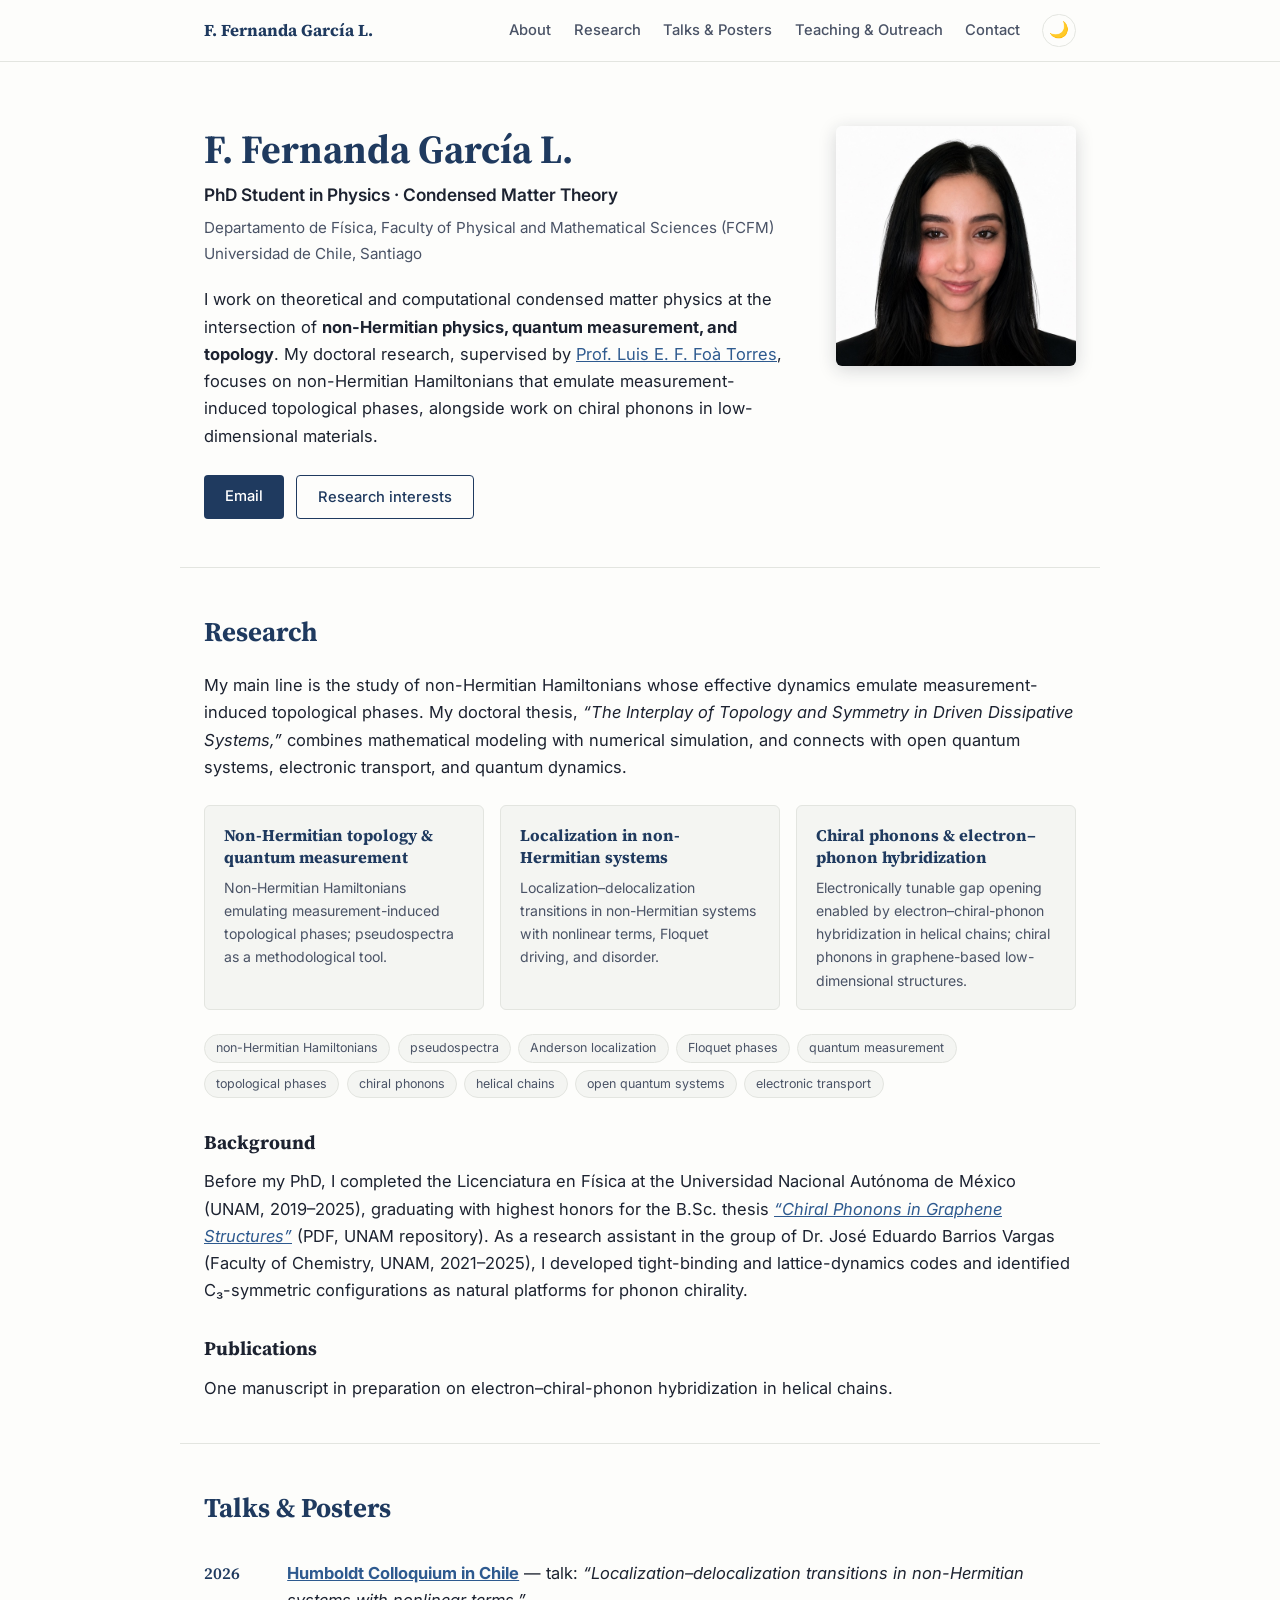
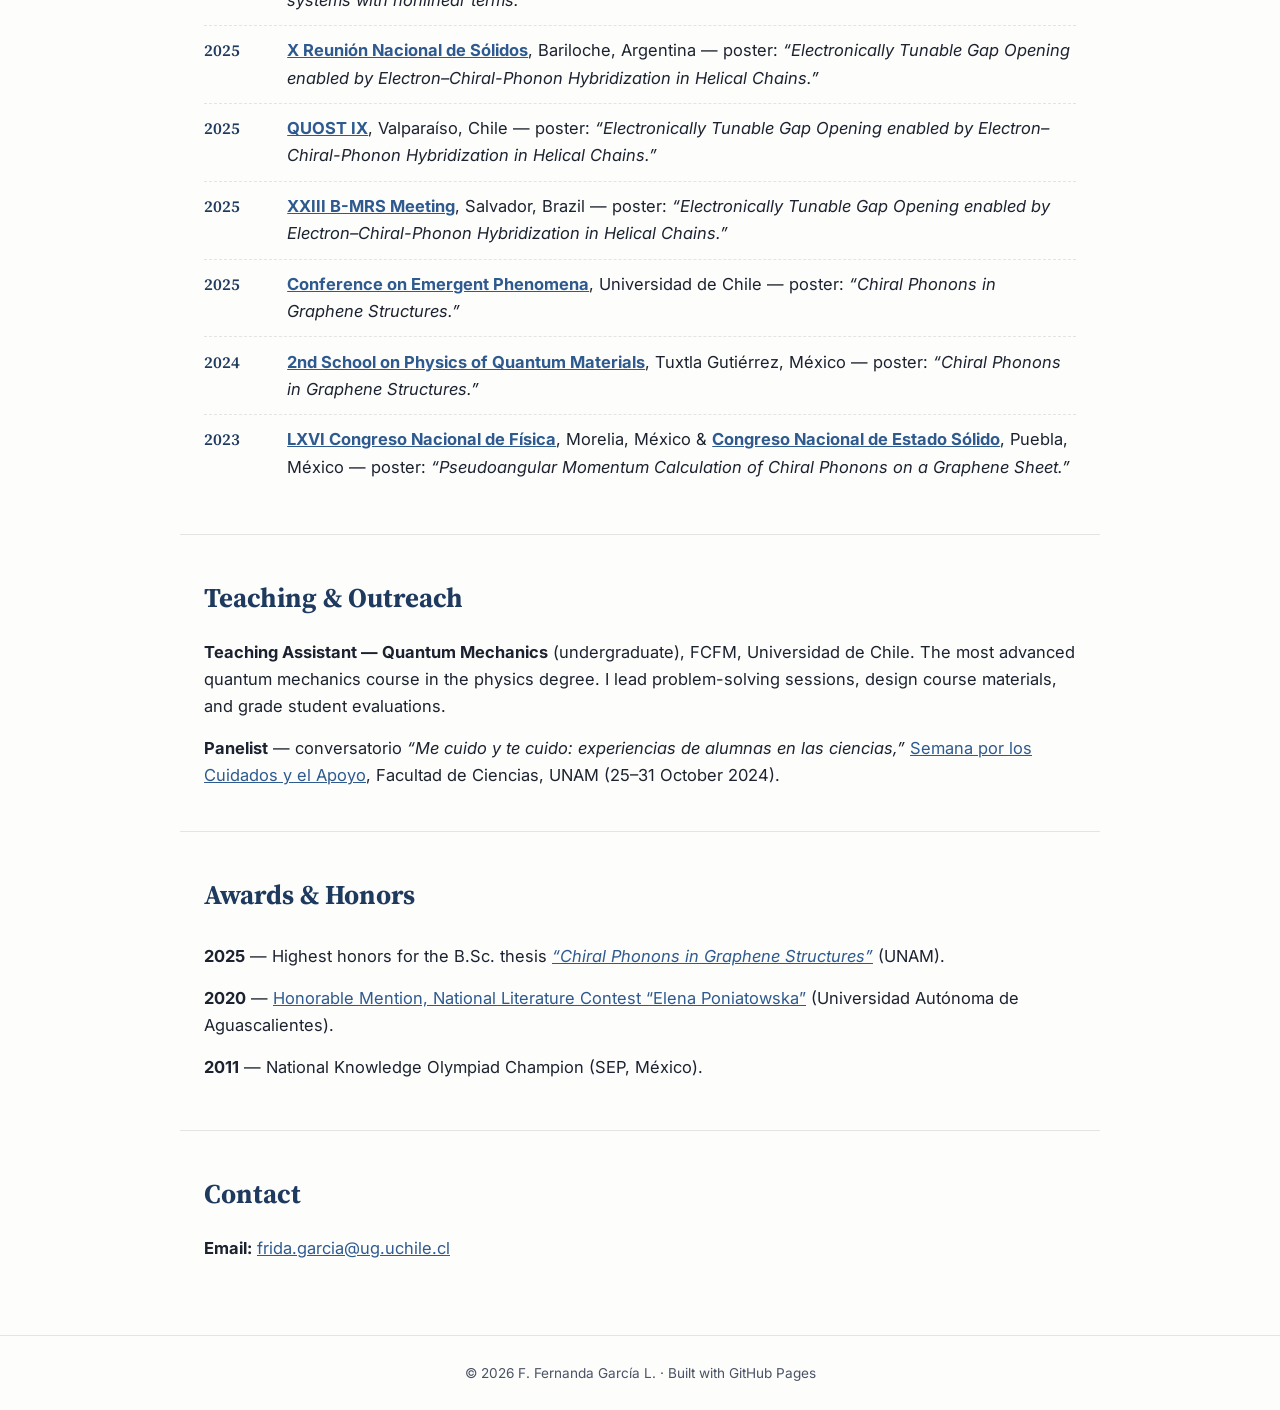
==== index.html @ 8dbcc95f "Show abbreviated name F. Fernanda García L. site-wide Co-Authored-By: Claude Fable 5 <noreply@anthro" ====
<!DOCTYPE html>
<html lang="en">
<head>
  <meta charset="UTF-8">
  <meta name="viewport" content="width=device-width, initial-scale=1.0">
  <title>F. Fernanda García L. — Condensed Matter Theory</title>
  <meta name="description" content="F. Fernanda García L. — PhD student in condensed matter theory at Universidad de Chile. Non-Hermitian Hamiltonians, topology, chiral phonons.">
  <link rel="preconnect" href="https://fonts.googleapis.com">
  <link rel="preconnect" href="https://fonts.gstatic.com" crossorigin>
  <link href="https://fonts.googleapis.com/css2?family=Source+Serif+4:ital,opsz,wght@0,8..60,400;0,8..60,600;0,8..60,700;1,8..60,400&family=Inter:wght@400;500;600&display=swap" rel="stylesheet">
  <link rel="icon" href="data:image/svg+xml,<svg xmlns=%22http://www.w3.org/2000/svg%22 viewBox=%220 0 100 100%22><text y=%22.9em%22 font-size=%2290%22>⚛️</text></svg>">
  <link rel="stylesheet" href="styles.css?v=3">
  <script>
    // Set the theme before first paint to avoid a flash of the wrong mode
    (function () {
      var saved = localStorage.getItem("theme");
      var theme = saved || (window.matchMedia("(prefers-color-scheme: dark)").matches ? "dark" : "light");
      document.documentElement.setAttribute("data-theme", theme);
    })();
  </script>
</head>
<body>

<header class="site-header">
  <nav class="nav">
    <span class="nav-name">F. Fernanda García L.</span>
    <div class="nav-links">
      <a href="#about">About</a>
      <a href="#research">Research</a>
      <a href="#talks">Talks &amp; Posters</a>
      <a href="#teaching">Teaching &amp; Outreach</a>
      <a href="#contact">Contact</a>
      <button class="theme-toggle" id="theme-toggle" aria-label="Toggle dark mode" title="Toggle dark mode">🌙</button>
    </div>
  </nav>
</header>

<main>

  <!-- Hero -->
  <section class="hero" id="about">
    <div class="hero-text">
      <h1>F. Fernanda García L.</h1>
      <p class="hero-role">PhD Student in Physics · Condensed Matter Theory</p>
      <p class="hero-affiliation">
        Departamento de Física, Faculty of Physical and Mathematical Sciences (FCFM)<br>
        Universidad de Chile, Santiago
      </p>
      <p class="hero-bio">
        I work on theoretical and computational condensed matter physics at the intersection of
        <strong>non-Hermitian physics, quantum measurement, and topology</strong>. My doctoral research,
        supervised by <a href="http://www.foatorres.com" target="_blank" rel="noopener">Prof.&nbsp;Luis E. F. Foà Torres</a>,
        focuses on non-Hermitian Hamiltonians that emulate measurement-induced topological phases,
        alongside work on chiral phonons in low-dimensional materials.
      </p>
      <div class="hero-actions">
        <a class="btn" href="mailto:frida.garcia@ug.uchile.cl">Email</a>
        <a class="btn btn-outline" href="#research">Research interests</a>
      </div>
    </div>
    <div class="hero-photo">
      <img src="assets/frida.jpg" alt="Portrait of F. Fernanda García L.">
    </div>
  </section>

  <!-- Research -->
  <section class="section" id="research">
    <h2>Research</h2>
    <p>
      My main line is the study of non-Hermitian Hamiltonians whose effective dynamics emulate
      measurement-induced topological phases. My doctoral thesis,
      <em>“The Interplay of Topology and Symmetry in Driven Dissipative Systems,”</em> combines
      mathematical modeling with numerical simulation, and connects with open quantum systems,
      electronic transport, and quantum dynamics.
    </p>
    <div class="cards">
      <div class="card">
        <h3>Non-Hermitian topology &amp; quantum measurement</h3>
        <p>Non-Hermitian Hamiltonians emulating measurement-induced topological phases; pseudospectra as a methodological tool.</p>
      </div>
      <div class="card">
        <h3>Localization in non-Hermitian systems</h3>
        <p>Localization–delocalization transitions in non-Hermitian systems with nonlinear terms, Floquet driving, and disorder.</p>
      </div>
      <div class="card">
        <h3>Chiral phonons &amp; electron–phonon hybridization</h3>
        <p>Electronically tunable gap opening enabled by electron–chiral-phonon hybridization in helical chains; chiral phonons in graphene-based low-dimensional structures.</p>
      </div>
    </div>
    <p class="keywords">
      <span>non-Hermitian Hamiltonians</span><span>pseudospectra</span><span>Anderson localization</span><span>Floquet phases</span><span>quantum measurement</span><span>topological phases</span><span>chiral phonons</span><span>helical chains</span><span>open quantum systems</span><span>electronic transport</span>
    </p>
    <h3 class="subheading">Background</h3>
    <p>
      Before my PhD, I completed the Licenciatura en Física at the Universidad Nacional Autónoma de México
      (UNAM, 2019–2025), graduating with highest honors for the B.Sc. thesis
      <a href="https://ru.dgb.unam.mx/server/api/core/bitstreams/4cae3372-f06e-434f-9198-bf29f3a42100/content" target="_blank" rel="noopener"><em>“Chiral Phonons in Graphene Structures”</em></a> (PDF, UNAM repository). As a research assistant in the group of
      Dr. José Eduardo Barrios Vargas (Faculty of Chemistry, UNAM, 2021–2025), I developed tight-binding
      and lattice-dynamics codes and identified C₃-symmetric configurations as natural platforms for
      phonon chirality.
    </p>
    <h3 class="subheading">Publications</h3>
    <p>One manuscript in preparation on electron–chiral-phonon hybridization in helical chains.</p>
  </section>

  <!-- Talks & Posters -->
  <section class="section" id="talks">
    <h2>Talks &amp; Posters</h2>
    <ul class="timeline">
      <li>
        <span class="year">2026</span>
        <div>
          <strong><a href="https://www.humboldt-foundation.de/en/explore/newsroom/news/humboldt-colloquium-in-chile-cross-border-friendship-and-trust-in-science-and-academia" target="_blank" rel="noopener">Humboldt Colloquium in Chile</a></strong> — talk: <em>“Localization–delocalization transitions in non-Hermitian systems with nonlinear terms.”</em>
        </div>
      </li>
      <li>
        <span class="year">2025</span>
        <div>
          <strong><a href="https://www.ib.edu.ar/en-el-balseiro-se-realizo-la-x-reunion-nacional-de-solidos-un-encuentro-para-conocer-los-avances-en-materia-condensada-en-el-pais-y-en-el-mundo/" target="_blank" rel="noopener">X Reunión Nacional de Sólidos</a></strong>, Bariloche, Argentina — poster: <em>“Electronically Tunable Gap Opening enabled by Electron–Chiral-Phonon Hybridization in Helical Chains.”</em>
        </div>
      </li>
      <li>
        <span class="year">2025</span>
        <div>
          <strong><a href="https://sites.google.com/view/quostv/welcome" target="_blank" rel="noopener">QUOST IX</a></strong>, Valparaíso, Chile — poster: <em>“Electronically Tunable Gap Opening enabled by Electron–Chiral-Phonon Hybridization in Helical Chains.”</em>
        </div>
      </li>
      <li>
        <span class="year">2025</span>
        <div>
          <strong><a href="https://www.sbpmat.org.br/23encontro/" target="_blank" rel="noopener">XXIII B-MRS Meeting</a></strong>, Salvador, Brazil — poster: <em>“Electronically Tunable Gap Opening enabled by Electron–Chiral-Phonon Hybridization in Helical Chains.”</em>
        </div>
      </li>
      <li>
        <span class="year">2025</span>
        <div>
          <strong><a href="https://www.cec.uchile.cl/~qs2025/" target="_blank" rel="noopener">Conference on Emergent Phenomena</a></strong>, Universidad de Chile — poster: <em>“Chiral Phonons in Graphene Structures.”</em>
        </div>
      </li>
      <li>
        <span class="year">2024</span>
        <div>
          <strong><a href="https://sites.google.com/quimica.unam.mx/workshop-tqm/home" target="_blank" rel="noopener">2nd School on Physics of Quantum Materials</a></strong>, Tuxtla Gutiérrez, México — poster: <em>“Chiral Phonons in Graphene Structures.”</em>
        </div>
      </li>
      <li>
        <span class="year">2023</span>
        <div>
          <strong><a href="https://smf.mx/programas/congreso-nacional-de-fisica/lxvi/" target="_blank" rel="noopener">LXVI Congreso Nacional de Física</a></strong>, Morelia, México &amp; <strong><a href="https://www.des-smf.mx/home" target="_blank" rel="noopener">Congreso Nacional de Estado Sólido</a></strong>, Puebla, México — poster: <em>“Pseudoangular Momentum Calculation of Chiral Phonons on a Graphene Sheet.”</em>
        </div>
      </li>
    </ul>
  </section>

  <!-- Teaching -->
  <section class="section" id="teaching">
    <h2>Teaching &amp; Outreach</h2>
    <p>
      <strong>Teaching Assistant — Quantum Mechanics</strong> (undergraduate), FCFM, Universidad de Chile.
      The most advanced quantum mechanics course in the physics degree. I lead problem-solving sessions,
      design course materials, and grade student evaluations.
    </p>
    <p>
      <strong>Panelist</strong> — conversatorio <em>“Me cuido y te cuido: experiencias de alumnas en las ciencias,”</em>
      <a href="https://sites.google.com/ciencias.unam.mx/equidad/eventos/2024" target="_blank" rel="noopener">Semana por los Cuidados y el Apoyo</a>,
      Facultad de Ciencias, UNAM (25–31 October 2024).
    </p>
  </section>

  <!-- Awards -->
  <section class="section" id="awards">
    <h2>Awards &amp; Honors</h2>
    <ul class="plain-list">
      <li><strong>2025</strong> — Highest honors for the B.Sc. thesis <a href="https://ru.dgb.unam.mx/server/api/core/bitstreams/4cae3372-f06e-434f-9198-bf29f3a42100/content" target="_blank" rel="noopener"><em>“Chiral Phonons in Graphene Structures”</em></a> (UNAM).</li>
      <li><strong>2020</strong> — <a href="https://www.uaa.mx/portal/pdf-entradas/?post_id=24949" target="_blank" rel="noopener">Honorable Mention, National Literature Contest “Elena Poniatowska”</a> (Universidad Autónoma de Aguascalientes).</li>
      <li><strong>2011</strong> — National Knowledge Olympiad Champion (SEP, México).</li>
    </ul>
  </section>

  <!-- Contact -->
  <section class="section" id="contact">
    <h2>Contact</h2>
    <p>
      <strong>Email:</strong> <a href="mailto:frida.garcia@ug.uchile.cl">frida.garcia@ug.uchile.cl</a>
    </p>
  </section>

</main>

<footer class="site-footer">
  <p>© 2026 F. Fernanda García L. · Built with GitHub Pages</p>
</footer>

<script>
  (function () {
    var btn = document.getElementById("theme-toggle");
    function syncIcon() {
      btn.textContent = document.documentElement.getAttribute("data-theme") === "dark" ? "☀️" : "🌙";
    }
    btn.addEventListener("click", function () {
      var next = document.documentElement.getAttribute("data-theme") === "dark" ? "light" : "dark";
      document.documentElement.setAttribute("data-theme", next);
      localStorage.setItem("theme", next);
      syncIcon();
    });
    syncIcon();
  })();
</script>

</body>
</html>
---- styles.css ----
:root {
  --ink: #1c2230;
  --ink-soft: #4a5366;
  --accent: #1f3a5f;
  --accent-light: #2e5a8f;
  --paper: #fdfdfb;
  --paper-alt: #f4f5f2;
  --rule: #e3e5e0;
  --header-bg: rgba(253, 253, 251, 0.92);
  --btn-text: #ffffff;
  --photo-shadow: rgba(28, 34, 48, 0.18);
  --serif: "Source Serif 4", Georgia, "Times New Roman", serif;
  --sans: "Inter", -apple-system, "Segoe UI", Helvetica, Arial, sans-serif;
  color-scheme: light;
}

[data-theme="dark"] {
  --ink: #e4e7ee;
  --ink-soft: #a3acbe;
  --accent: #8fb4e3;
  --accent-light: #aecbf0;
  --paper: #14181f;
  --paper-alt: #1d232e;
  --rule: #2c3442;
  --header-bg: rgba(20, 24, 31, 0.92);
  --btn-text: #14181f;
  --photo-shadow: rgba(0, 0, 0, 0.5);
  color-scheme: dark;
}

* { margin: 0; padding: 0; box-sizing: border-box; }

html { scroll-behavior: smooth; }

body {
  font-family: var(--sans);
  color: var(--ink);
  background: var(--paper);
  line-height: 1.65;
  font-size: 16.5px;
}

/* ---------- Header / nav ---------- */
.site-header {
  position: sticky;
  top: 0;
  z-index: 10;
  background: var(--header-bg);
  backdrop-filter: blur(8px);
  border-bottom: 1px solid var(--rule);
}

.nav {
  max-width: 920px;
  margin: 0 auto;
  padding: 0.85rem 1.5rem;
  display: flex;
  align-items: center;
  justify-content: space-between;
  flex-wrap: wrap;
  gap: 0.5rem;
}

.nav-name {
  font-family: var(--serif);
  font-weight: 700;
  font-size: 1.05rem;
  color: var(--accent);
}

.nav-links {
  display: flex;
  gap: 1.4rem;
  flex-wrap: wrap;
  align-items: center;
}

.nav-links a {
  text-decoration: none;
  color: var(--ink-soft);
  font-size: 0.92rem;
  font-weight: 500;
}

.nav-links a:hover { color: var(--accent-light); }

/* ---------- Hero ---------- */
.hero {
  max-width: 920px;
  margin: 0 auto;
  padding: 4rem 1.5rem 3rem;
  display: grid;
  grid-template-columns: 1fr 240px;
  gap: 3rem;
  align-items: start;
}

.hero h1 {
  font-family: var(--serif);
  font-size: 2.5rem;
  font-weight: 700;
  line-height: 1.15;
  color: var(--accent);
}

.hero-role {
  margin-top: 0.6rem;
  font-size: 1.08rem;
  font-weight: 600;
  color: var(--ink);
}

.hero-affiliation {
  margin-top: 0.35rem;
  font-size: 0.95rem;
  color: var(--ink-soft);
}

.hero-bio { margin-top: 1.3rem; }

.hero-bio a { color: var(--accent-light); }

.hero-actions {
  margin-top: 1.6rem;
  display: flex;
  gap: 0.8rem;
  flex-wrap: wrap;
}

.btn {
  display: inline-block;
  padding: 0.55rem 1.3rem;
  border-radius: 4px;
  background: var(--accent);
  color: var(--btn-text);
  text-decoration: none;
  font-size: 0.92rem;
  font-weight: 500;
}

.btn:hover { background: var(--accent-light); }

.btn-outline {
  background: transparent;
  color: var(--accent);
  border: 1px solid var(--accent);
}

.btn-outline:hover {
  background: var(--paper-alt);
  color: var(--accent);
}

.hero-photo img {
  width: 100%;
  border-radius: 6px;
  box-shadow: 0 4px 18px var(--photo-shadow);
}

/* ---------- Theme toggle ---------- */
.theme-toggle {
  background: none;
  border: 1px solid var(--rule);
  border-radius: 999px;
  width: 2.1rem;
  height: 2.1rem;
  font-size: 1rem;
  line-height: 1;
  cursor: pointer;
  color: var(--ink);
  display: inline-flex;
  align-items: center;
  justify-content: center;
}

.theme-toggle:hover { border-color: var(--accent-light); }

/* ---------- Sections ---------- */
.section {
  max-width: 920px;
  margin: 0 auto;
  padding: 2.6rem 1.5rem;
  border-top: 1px solid var(--rule);
}

.section h2 {
  font-family: var(--serif);
  font-size: 1.7rem;
  color: var(--accent);
  margin-bottom: 1.1rem;
}

.section p + p { margin-top: 0.9rem; }

.section a { color: var(--accent-light); }

.subheading {
  font-family: var(--serif);
  font-size: 1.2rem;
  color: var(--ink);
  margin: 1.8rem 0 0.6rem;
}

/* ---------- Research cards ---------- */
.cards {
  display: grid;
  grid-template-columns: repeat(3, 1fr);
  gap: 1rem;
  margin: 1.5rem 0;
}

.card {
  background: var(--paper-alt);
  border: 1px solid var(--rule);
  border-radius: 6px;
  padding: 1.1rem 1.2rem;
}

.card h3 {
  font-family: var(--serif);
  font-size: 1.02rem;
  color: var(--accent);
  margin-bottom: 0.5rem;
  line-height: 1.35;
}

.card p {
  font-size: 0.88rem;
  color: var(--ink-soft);
}

.keywords {
  margin-top: 1.2rem;
  display: flex;
  flex-wrap: wrap;
  gap: 0.45rem;
}

.keywords span {
  font-size: 0.78rem;
  background: var(--paper-alt);
  border: 1px solid var(--rule);
  border-radius: 999px;
  padding: 0.18rem 0.7rem;
  color: var(--ink-soft);
}

/* ---------- Timeline (talks) ---------- */
.timeline {
  list-style: none;
}

.timeline li {
  display: grid;
  grid-template-columns: 64px 1fr;
  gap: 1.2rem;
  padding: 0.7rem 0;
  border-bottom: 1px dashed var(--rule);
}

.timeline li:last-child { border-bottom: none; }

.timeline .year {
  font-family: var(--serif);
  font-weight: 600;
  color: var(--accent);
}

/* ---------- Lists ---------- */
.plain-list {
  list-style: none;
}

.plain-list li {
  padding: 0.45rem 0;
}

/* ---------- Footer ---------- */
.site-footer {
  border-top: 1px solid var(--rule);
  margin-top: 2rem;
  padding: 1.6rem 1.5rem;
  text-align: center;
  font-size: 0.85rem;
  color: var(--ink-soft);
}

/* ---------- Responsive ---------- */
@media (max-width: 720px) {
  .hero {
    grid-template-columns: 1fr;
    padding-top: 2.5rem;
  }

  .hero-photo {
    order: -1;
    max-width: 200px;
  }

  .hero h1 { font-size: 2rem; }

  .cards { grid-template-columns: 1fr; }
}
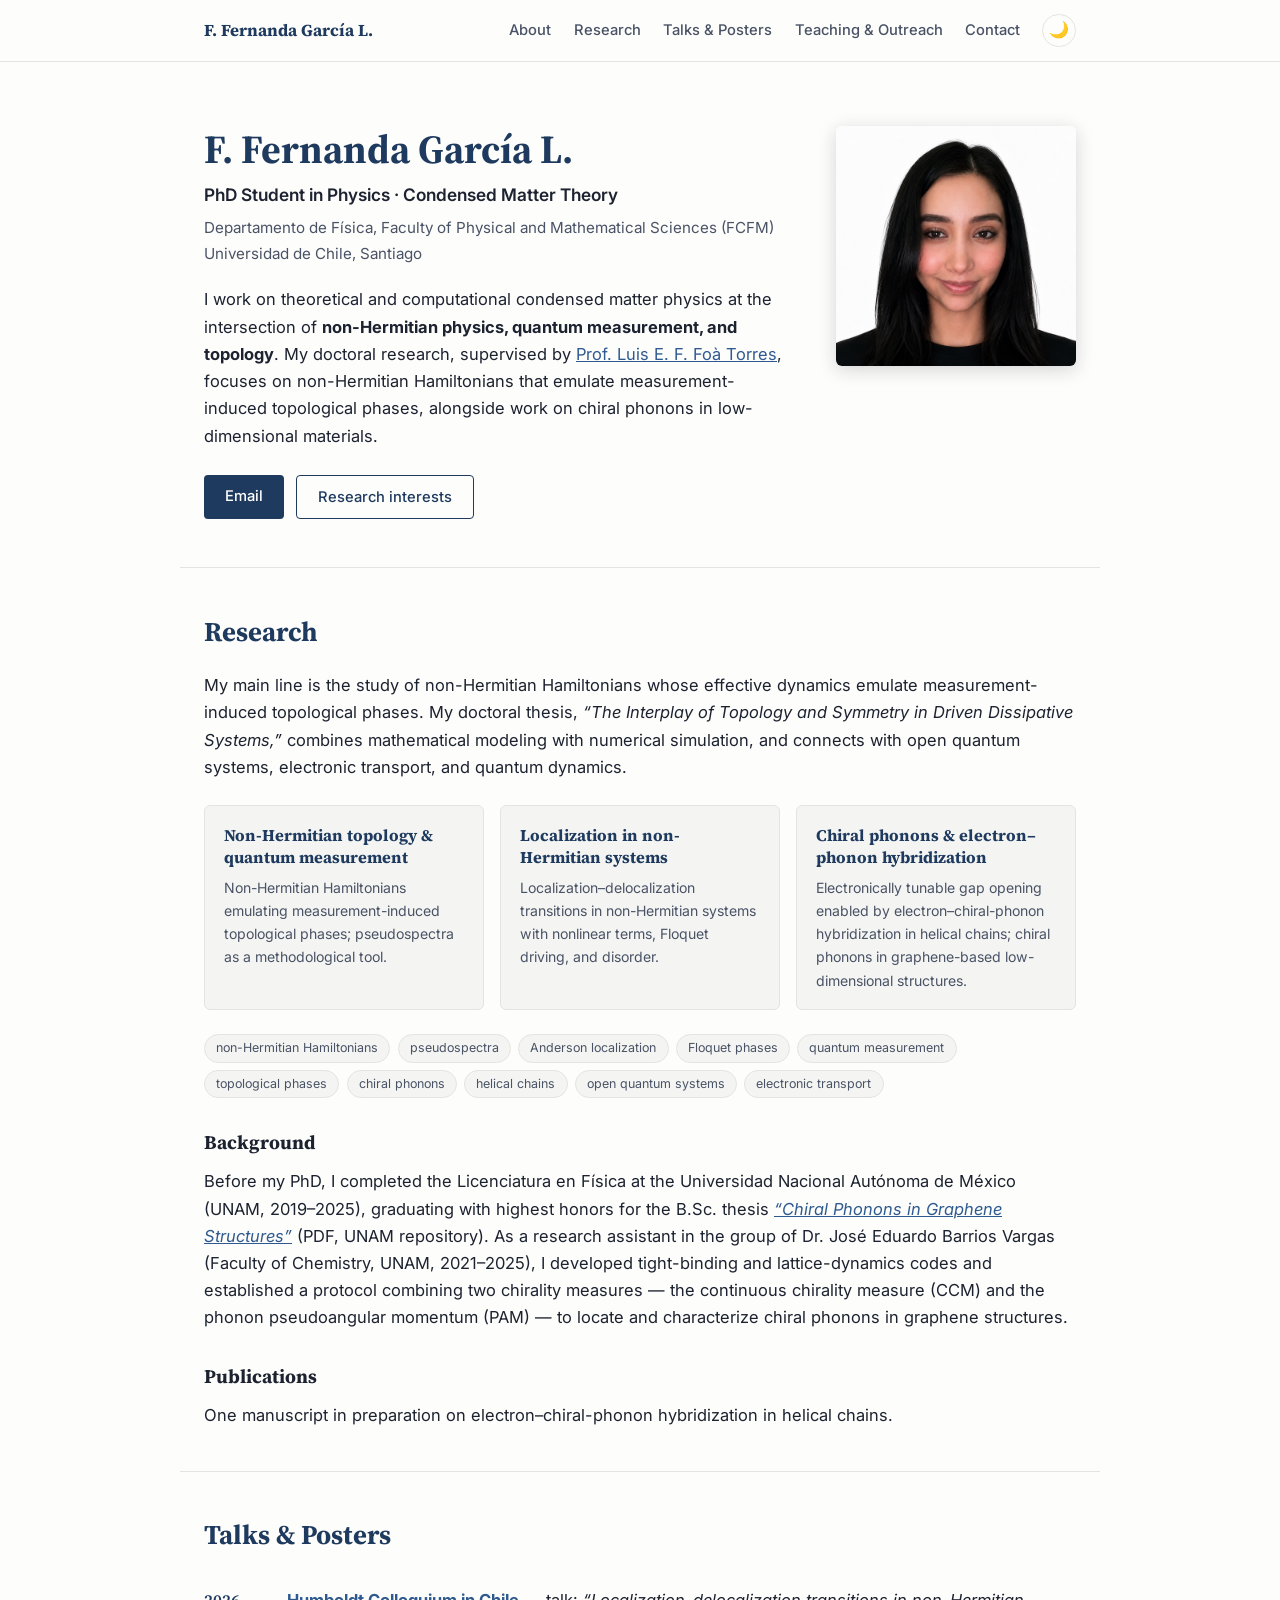
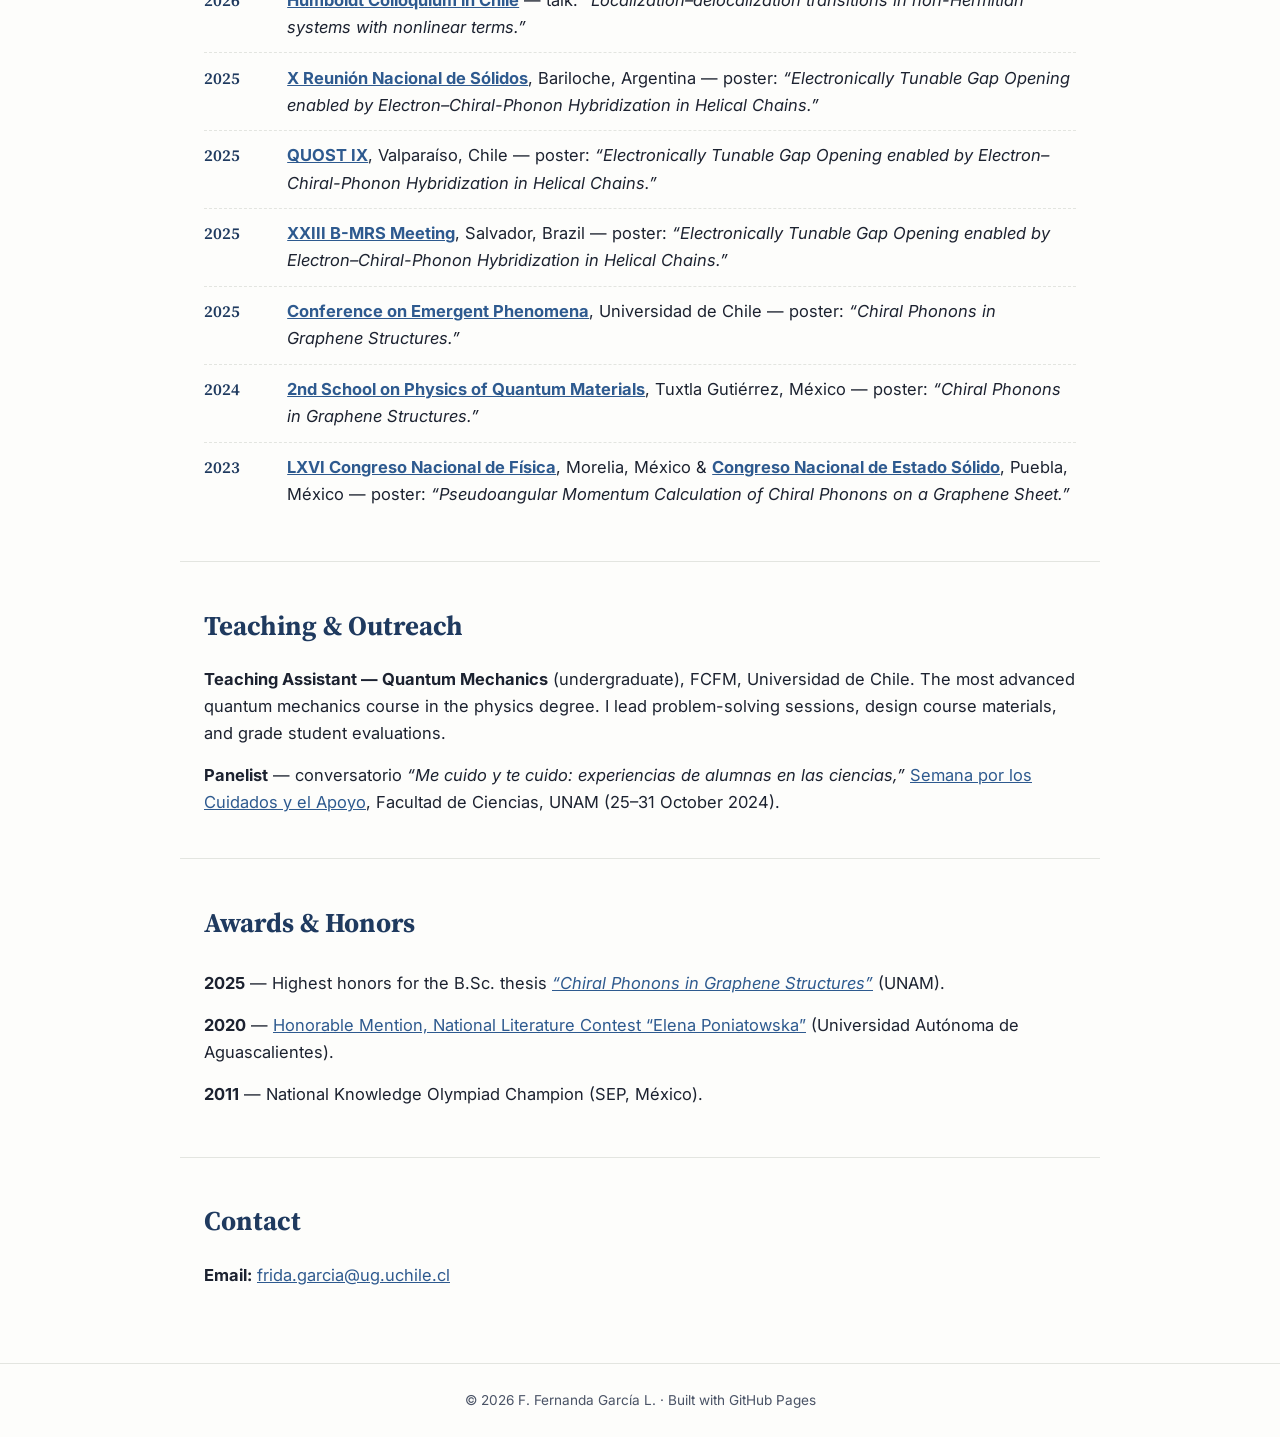
==== commit f25323fc: "Correct thesis description: CCM + PAM chirality protocol Co-Authored-By: Claude Fable 5 <noreply@ant" ====
--- a/index.html
+++ b/index.html
@@ -96,8 +96,9 @@
       (UNAM, 2019–2025), graduating with highest honors for the B.Sc. thesis
       <a href="https://ru.dgb.unam.mx/server/api/core/bitstreams/4cae3372-f06e-434f-9198-bf29f3a42100/content" target="_blank" rel="noopener"><em>“Chiral Phonons in Graphene Structures”</em></a> (PDF, UNAM repository). As a research assistant in the group of
       Dr. José Eduardo Barrios Vargas (Faculty of Chemistry, UNAM, 2021–2025), I developed tight-binding
-      and lattice-dynamics codes and identified C₃-symmetric configurations as natural platforms for
-      phonon chirality.
+      and lattice-dynamics codes and established a protocol combining two chirality measures — the
+      continuous chirality measure (CCM) and the phonon pseudoangular momentum (PAM) — to locate and
+      characterize chiral phonons in graphene structures.
     </p>
     <h3 class="subheading">Publications</h3>
     <p>One manuscript in preparation on electron–chiral-phonon hybridization in helical chains.</p>
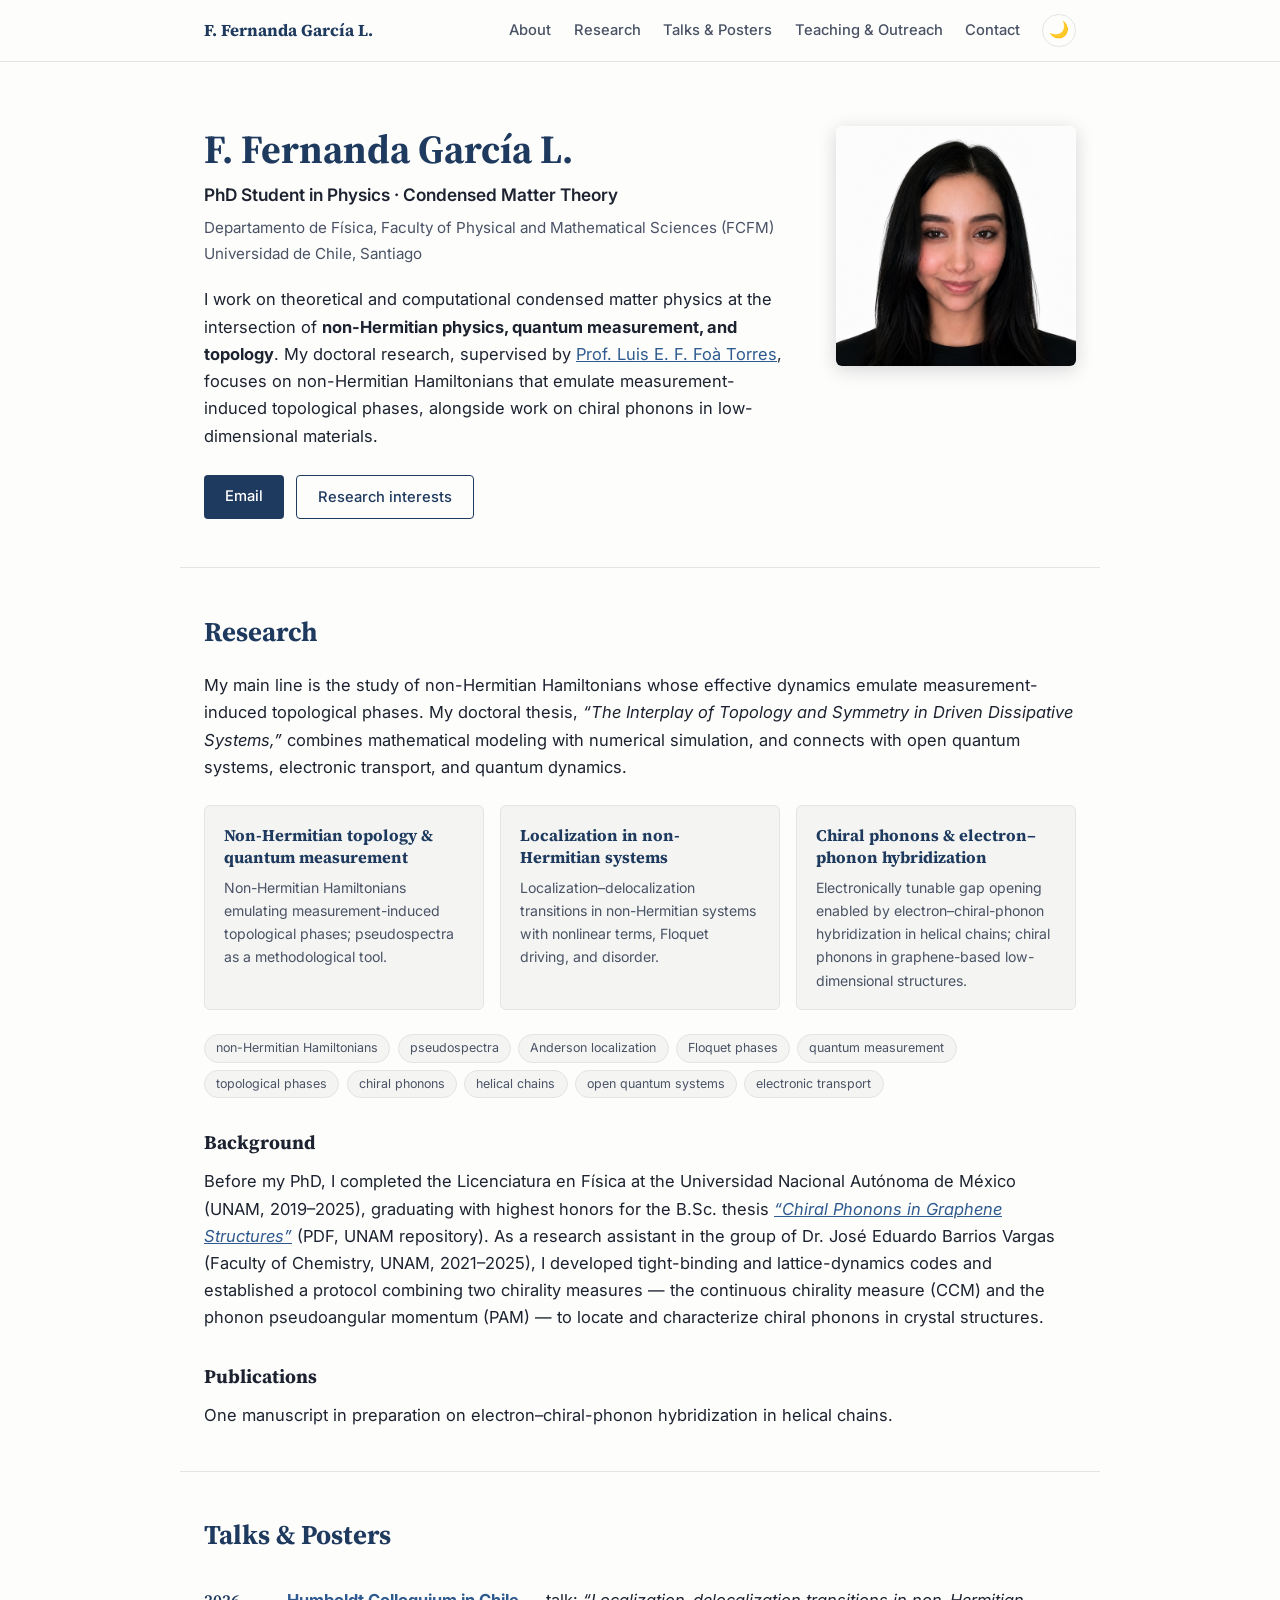
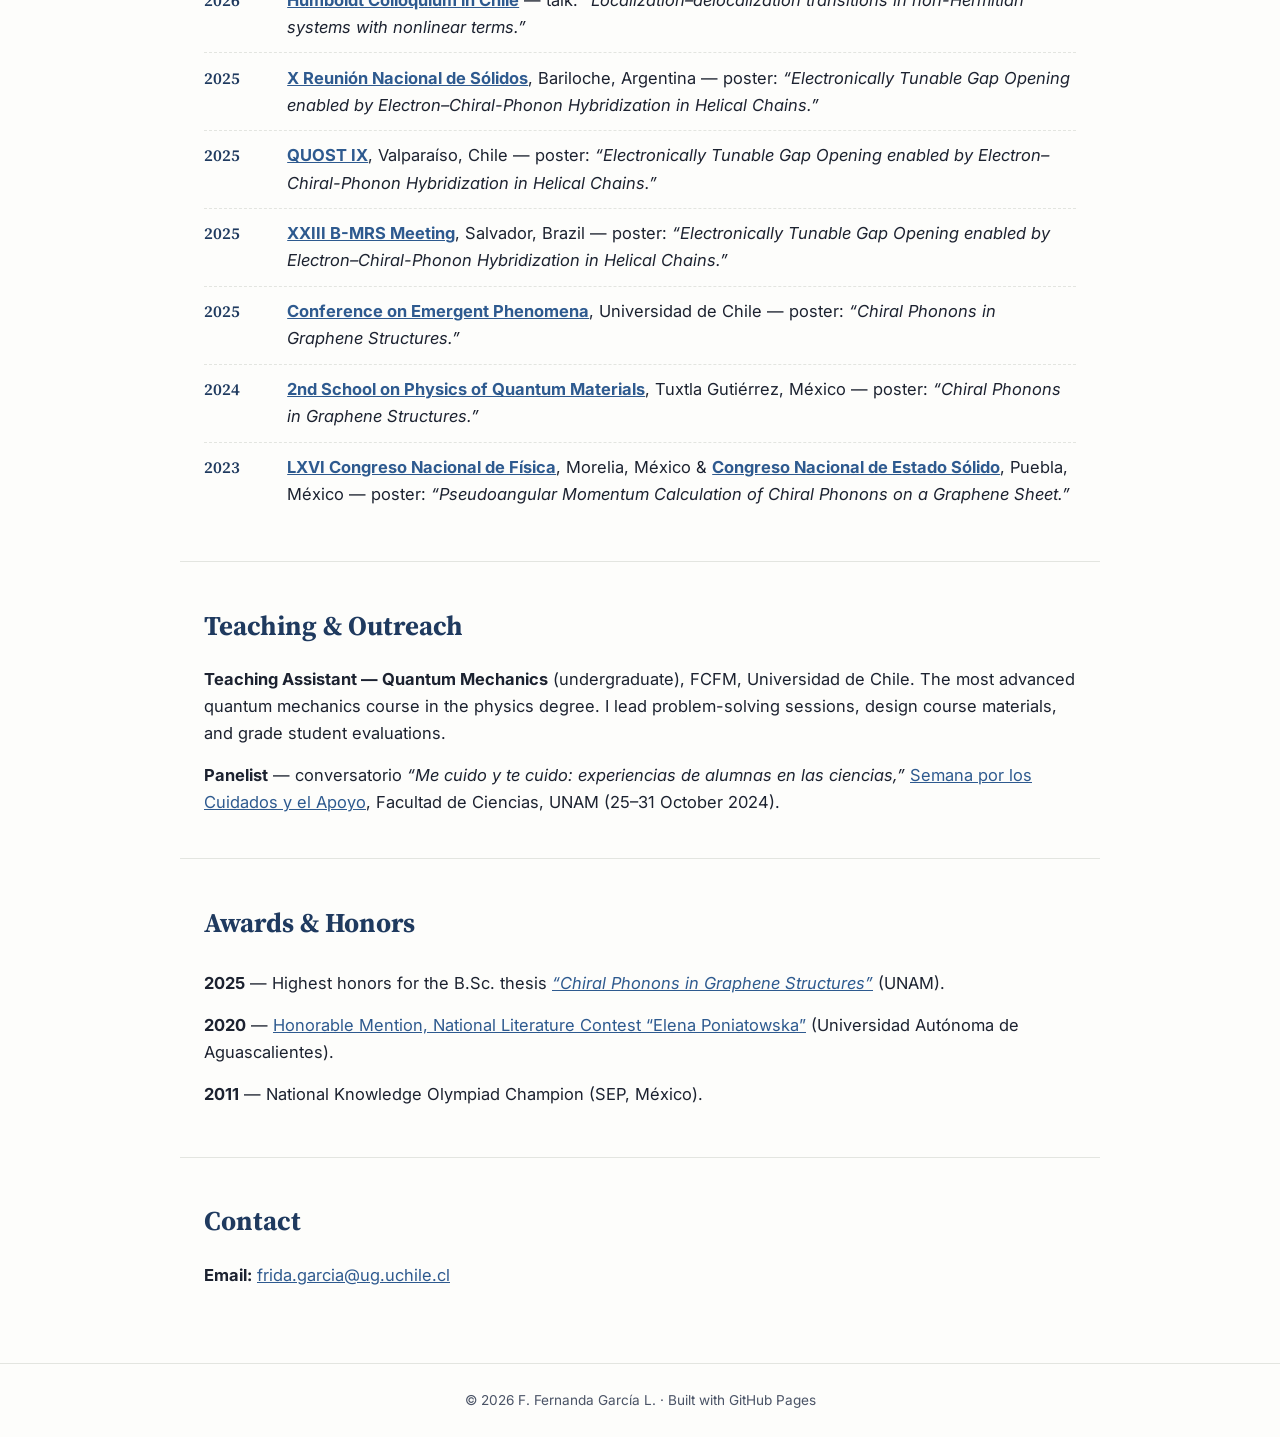
==== commit eefedb9a: "Generalize chirality protocol scope to crystal structures Co-Authored-By: Claude Fable 5 <noreply@an" ====
--- a/index.html
+++ b/index.html
@@ -98,7 +98,7 @@
       Dr. José Eduardo Barrios Vargas (Faculty of Chemistry, UNAM, 2021–2025), I developed tight-binding
       and lattice-dynamics codes and established a protocol combining two chirality measures — the
       continuous chirality measure (CCM) and the phonon pseudoangular momentum (PAM) — to locate and
-      characterize chiral phonons in graphene structures.
+      characterize chiral phonons in crystal structures.
     </p>
     <h3 class="subheading">Publications</h3>
     <p>One manuscript in preparation on electron–chiral-phonon hybridization in helical chains.</p>
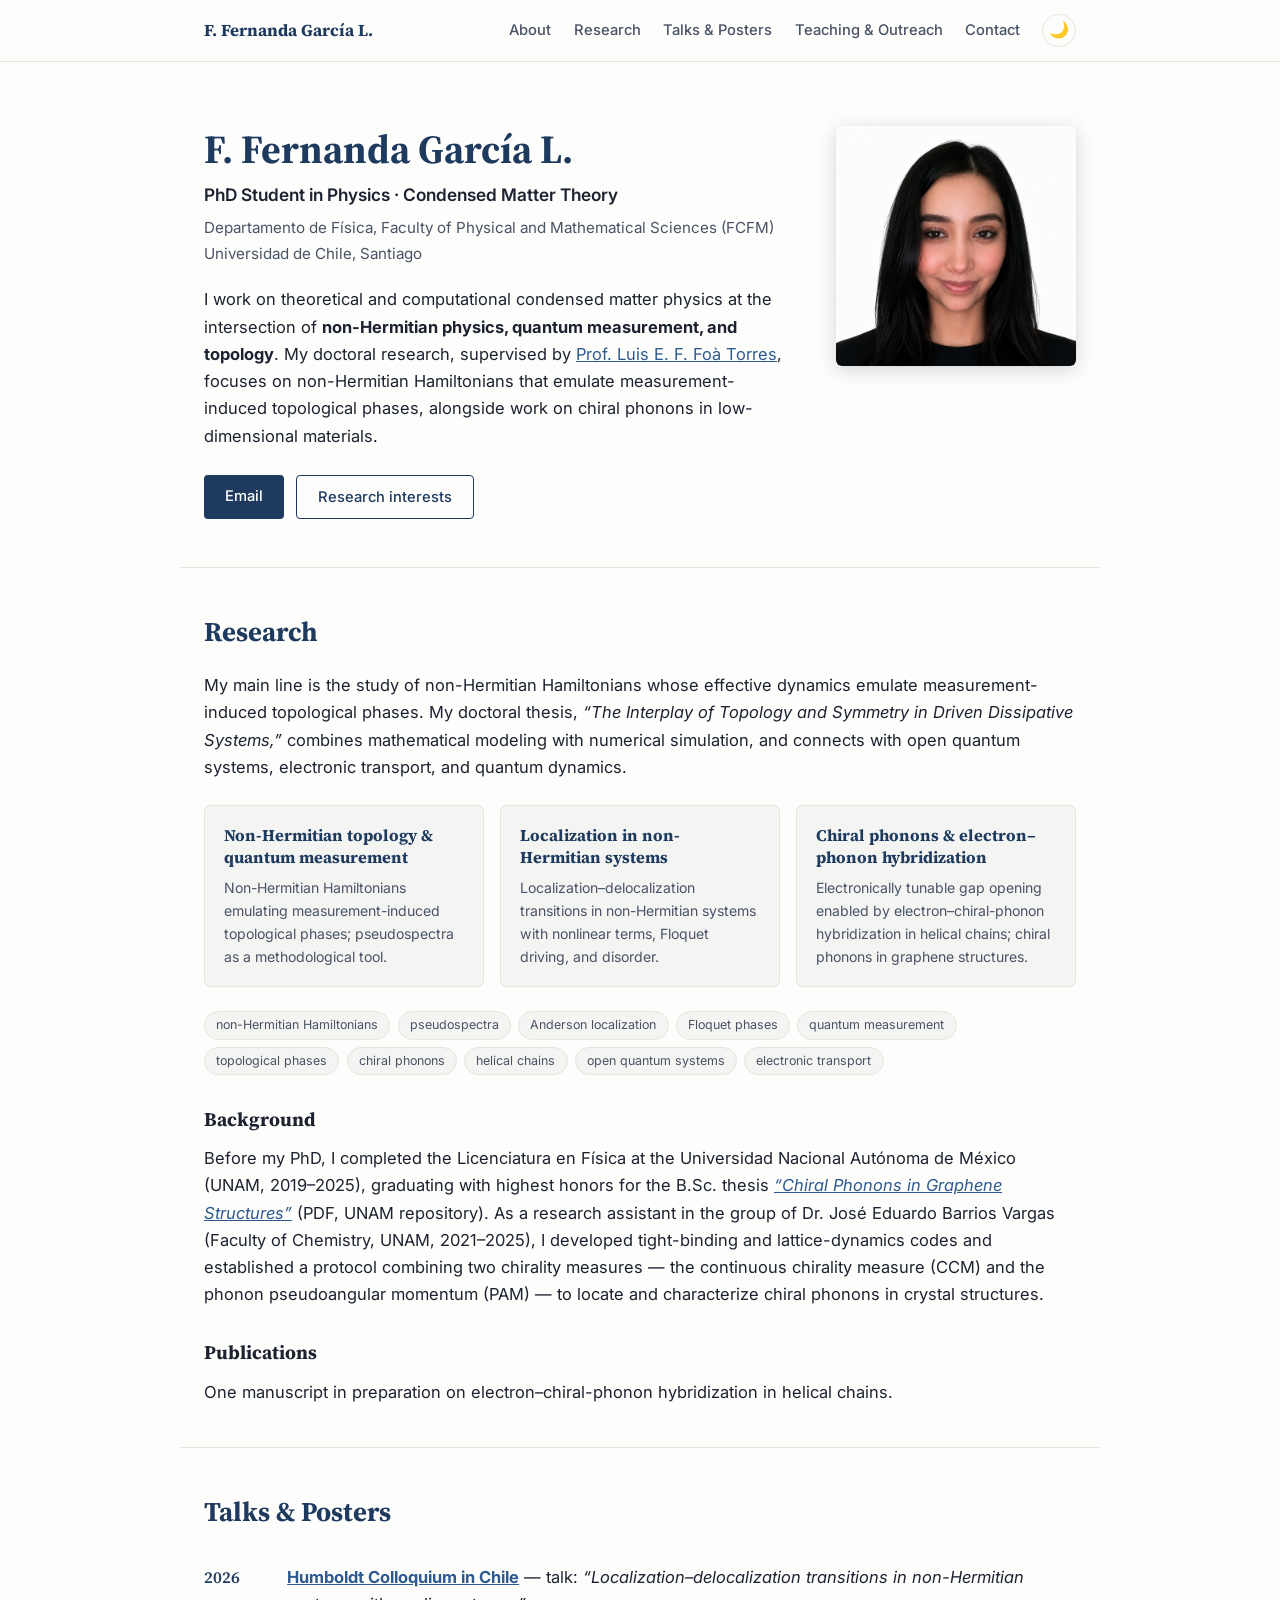
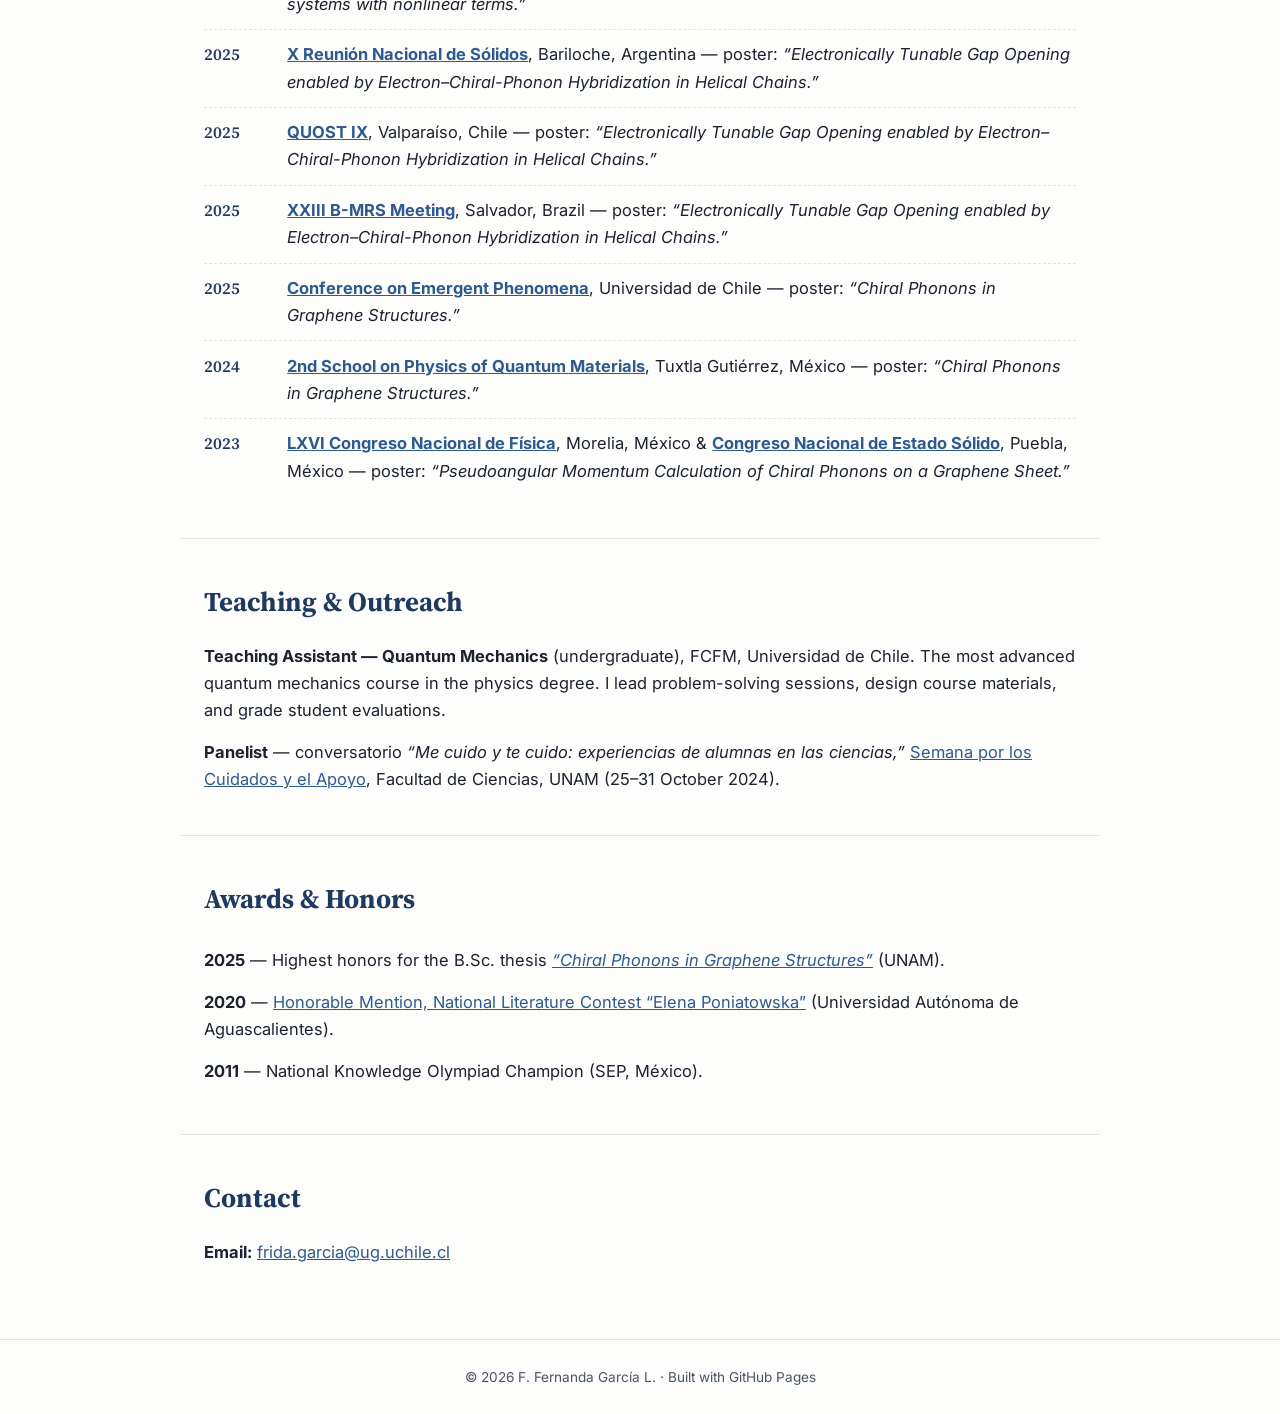
==== commit 67728724: "Simplify phrasing to chiral phonons in graphene structures Co-Authored-By: Claude Fable 5 <noreply@a" ====
--- a/index.html
+++ b/index.html
@@ -84,7 +84,7 @@
       </div>
       <div class="card">
         <h3>Chiral phonons &amp; electron–phonon hybridization</h3>
-        <p>Electronically tunable gap opening enabled by electron–chiral-phonon hybridization in helical chains; chiral phonons in graphene-based low-dimensional structures.</p>
+        <p>Electronically tunable gap opening enabled by electron–chiral-phonon hybridization in helical chains; chiral phonons in graphene structures.</p>
       </div>
     </div>
     <p class="keywords">
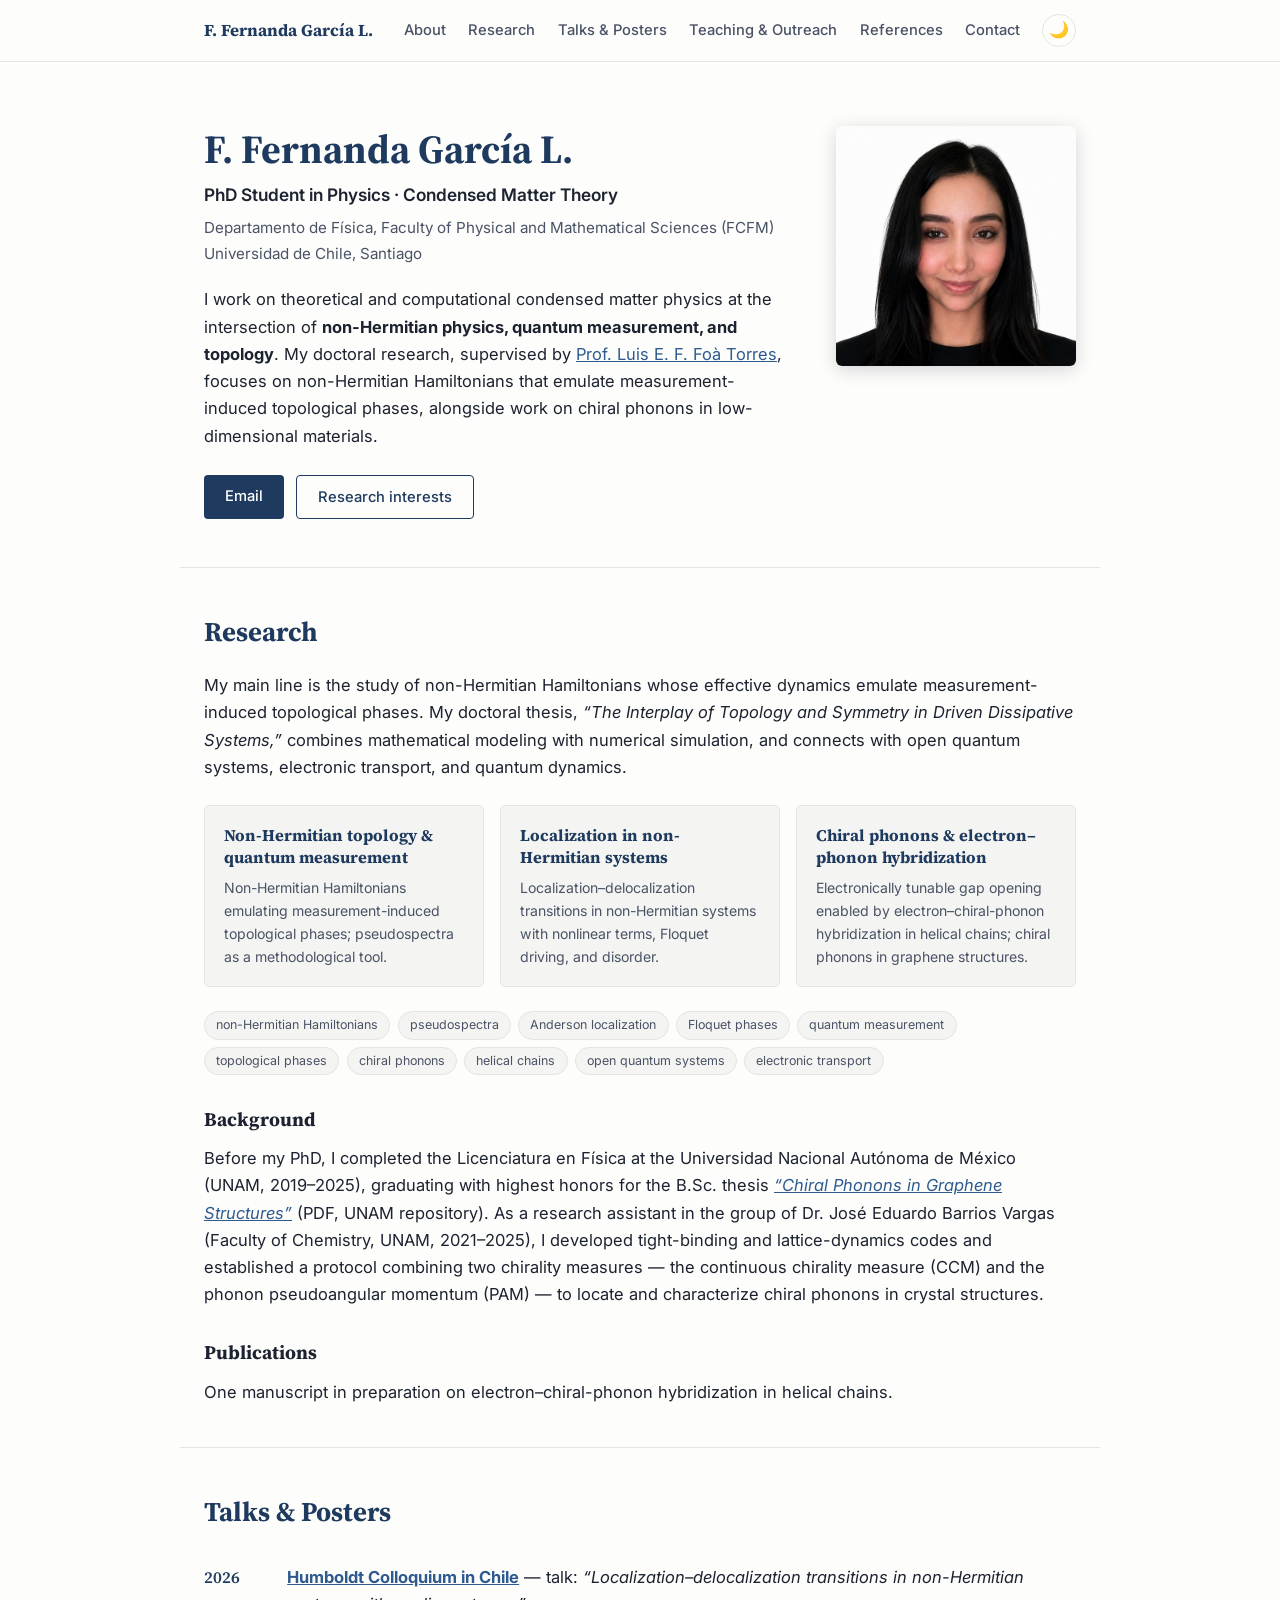
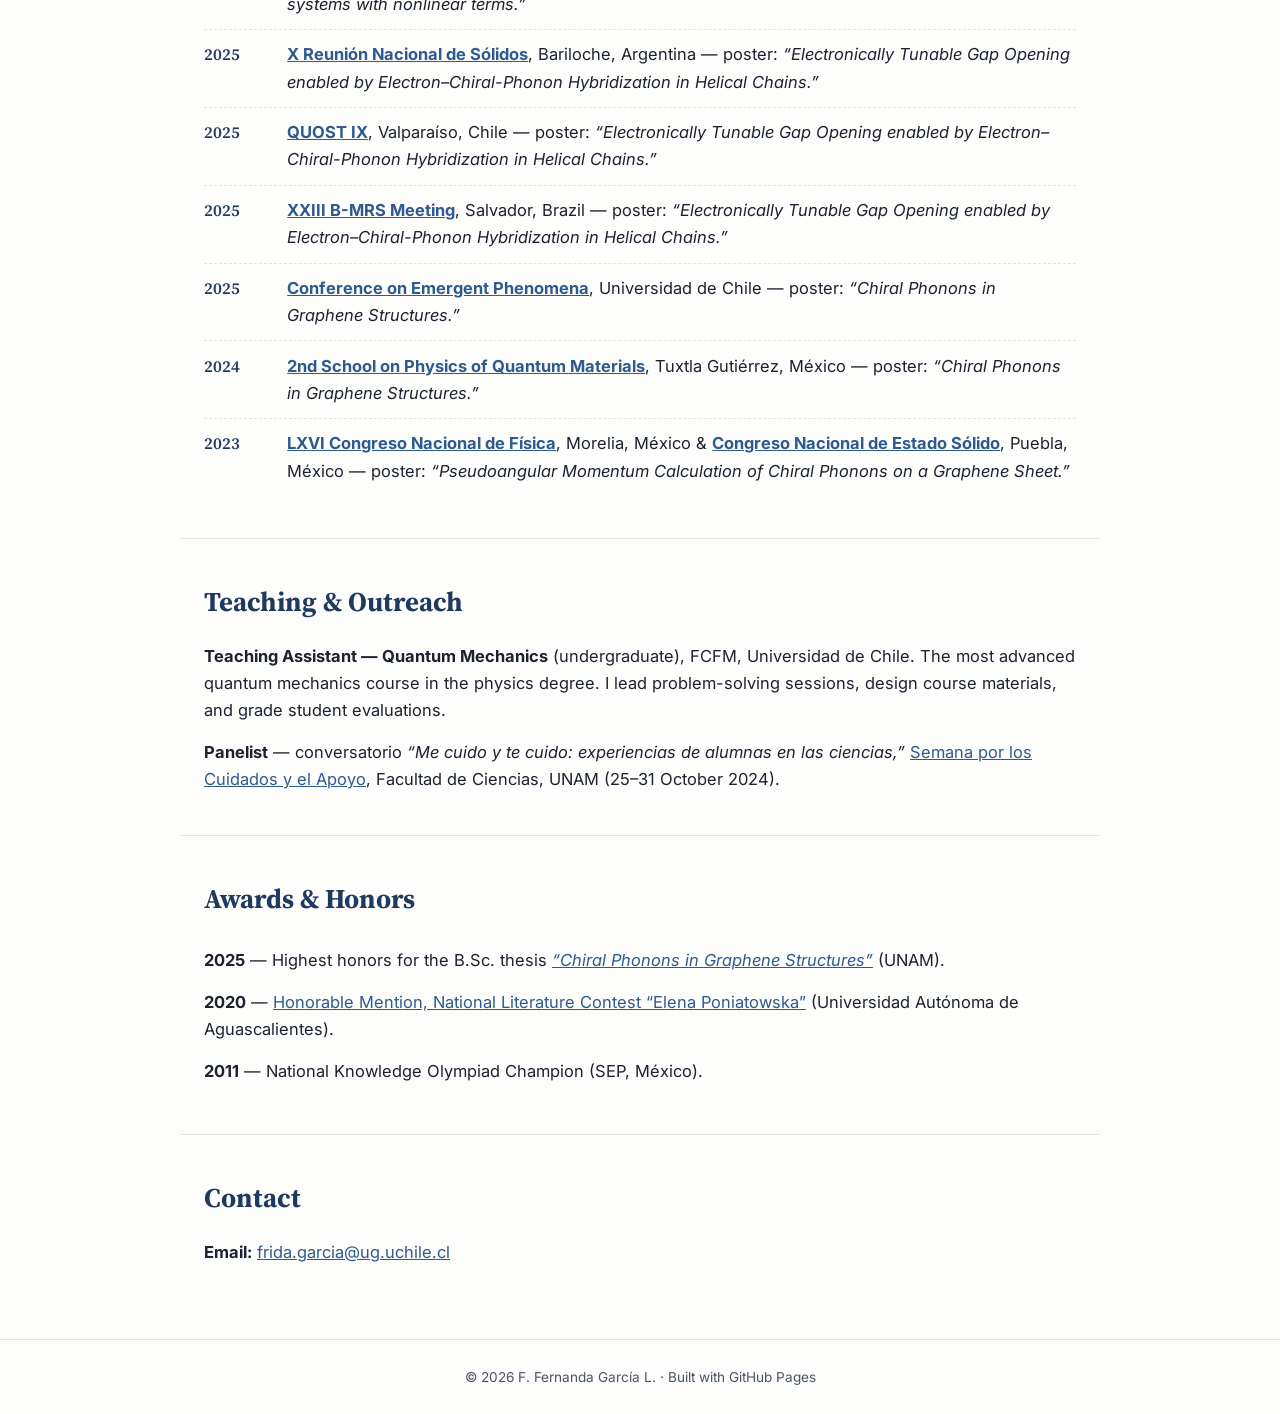
==== commit 7808bed7: "Add References page for poster reference lists Posters link here by QR instead of printing the full " ====
--- a/index.html
+++ b/index.html
@@ -29,6 +29,7 @@
       <a href="#research">Research</a>
       <a href="#talks">Talks &amp; Posters</a>
       <a href="#teaching">Teaching &amp; Outreach</a>
+      <a href="references.html">References</a>
       <a href="#contact">Contact</a>
       <button class="theme-toggle" id="theme-toggle" aria-label="Toggle dark mode" title="Toggle dark mode">🌙</button>
     </div>
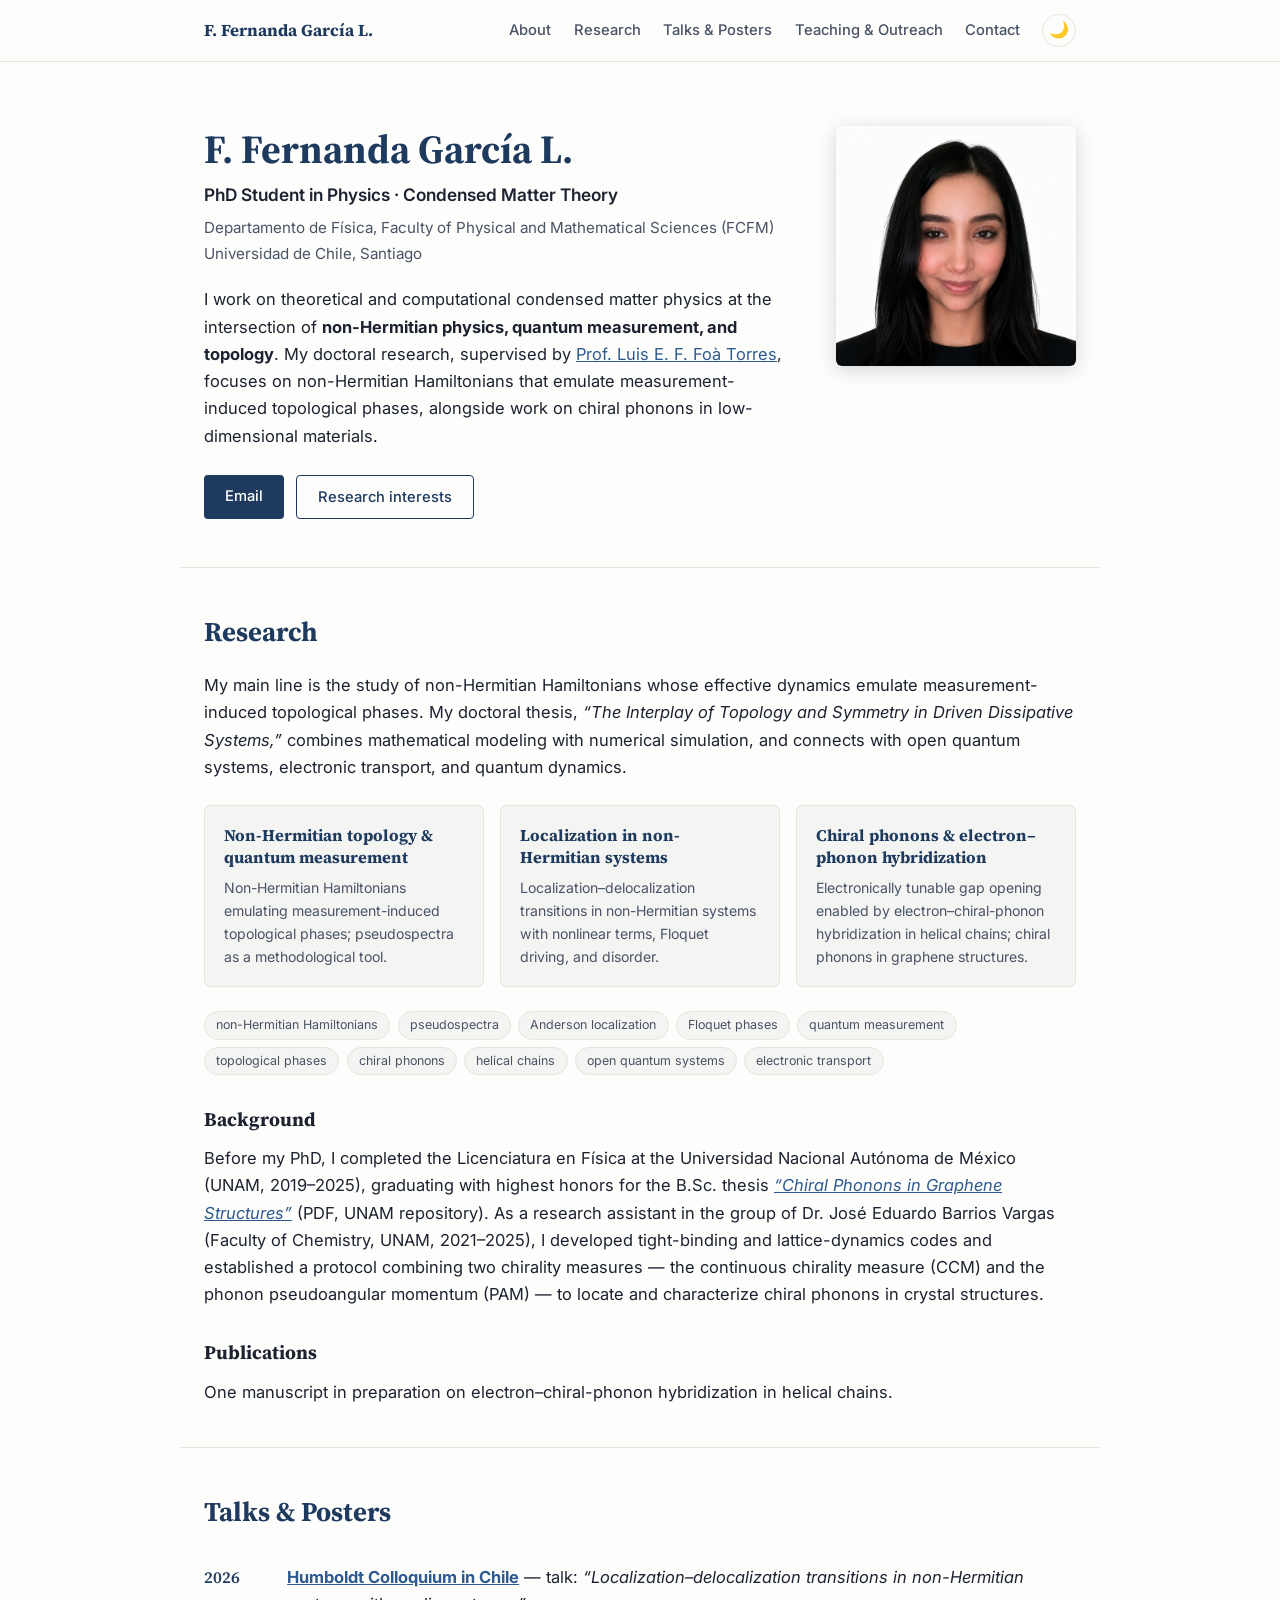
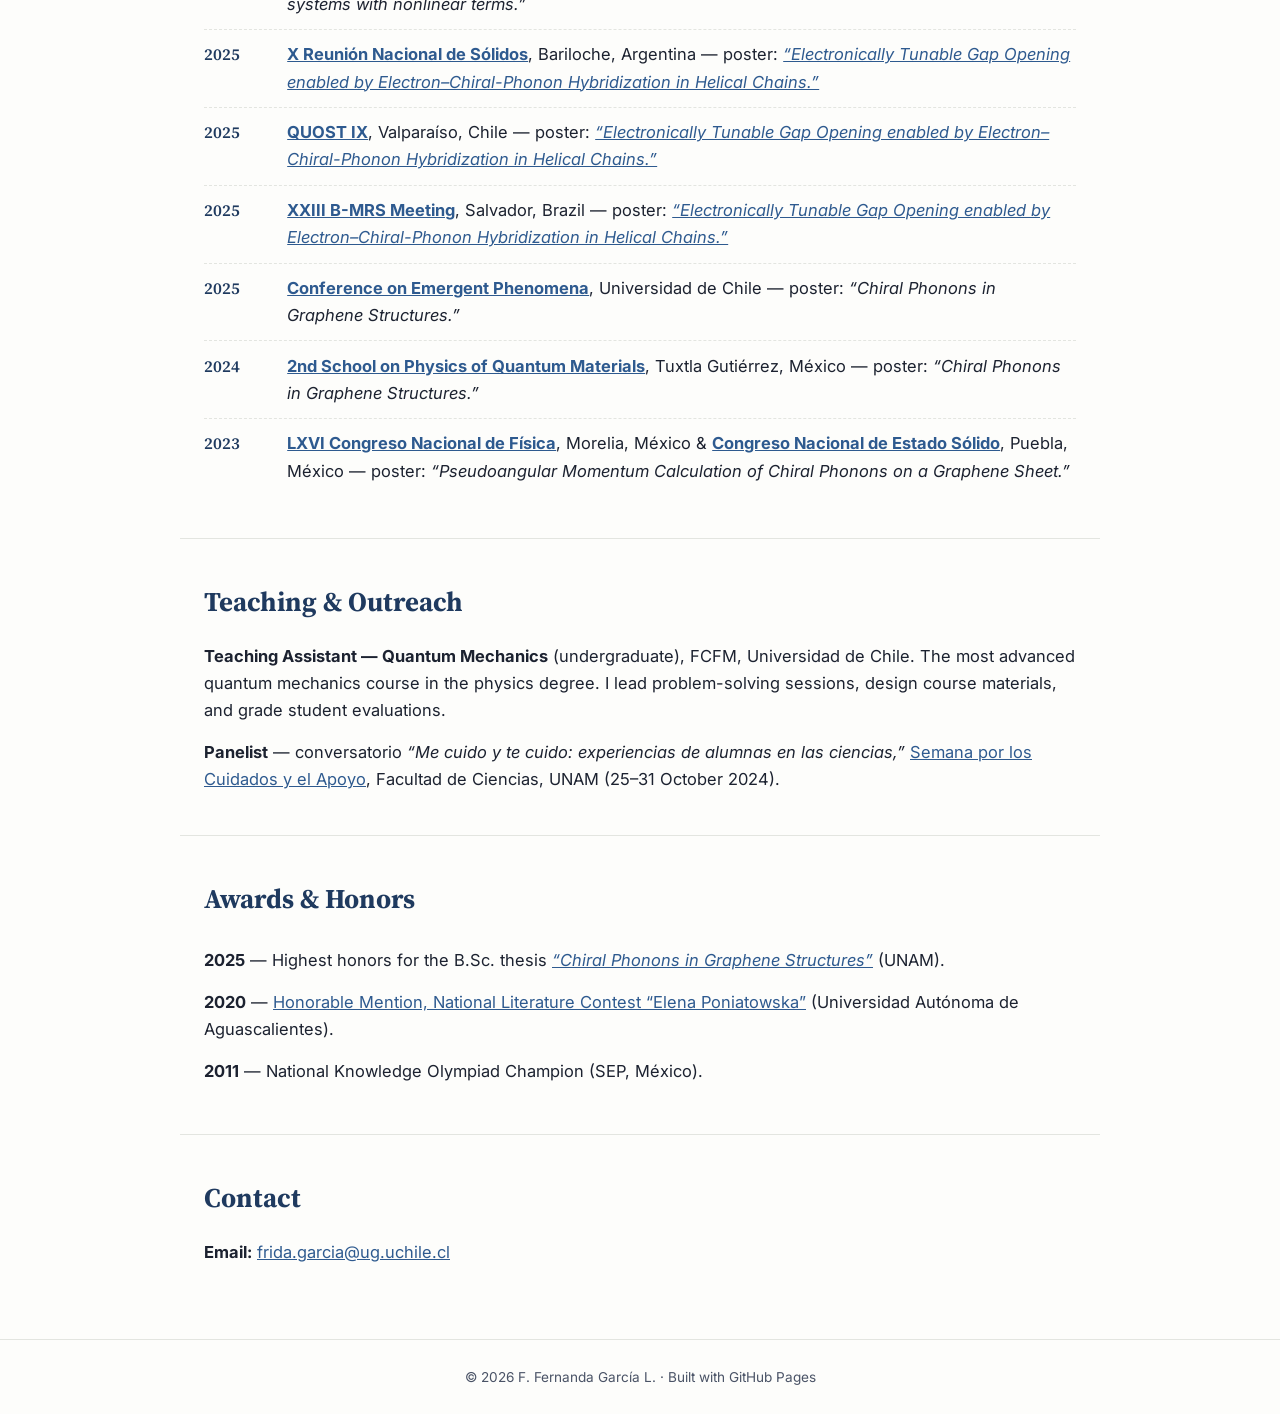
==== commit 47104b75: "Reach poster references from the Talks list, not the main nav The References page is a per-poster re" ====
--- a/index.html
+++ b/index.html
@@ -29,7 +29,6 @@
       <a href="#research">Research</a>
       <a href="#talks">Talks &amp; Posters</a>
       <a href="#teaching">Teaching &amp; Outreach</a>
-      <a href="references.html">References</a>
       <a href="#contact">Contact</a>
       <button class="theme-toggle" id="theme-toggle" aria-label="Toggle dark mode" title="Toggle dark mode">🌙</button>
     </div>
@@ -118,19 +117,19 @@
       <li>
         <span class="year">2025</span>
         <div>
-          <strong><a href="https://www.ib.edu.ar/en-el-balseiro-se-realizo-la-x-reunion-nacional-de-solidos-un-encuentro-para-conocer-los-avances-en-materia-condensada-en-el-pais-y-en-el-mundo/" target="_blank" rel="noopener">X Reunión Nacional de Sólidos</a></strong>, Bariloche, Argentina — poster: <em>“Electronically Tunable Gap Opening enabled by Electron–Chiral-Phonon Hybridization in Helical Chains.”</em>
-        </div>
-      </li>
-      <li>
-        <span class="year">2025</span>
-        <div>
-          <strong><a href="https://sites.google.com/view/quostv/welcome" target="_blank" rel="noopener">QUOST IX</a></strong>, Valparaíso, Chile — poster: <em>“Electronically Tunable Gap Opening enabled by Electron–Chiral-Phonon Hybridization in Helical Chains.”</em>
-        </div>
-      </li>
-      <li>
-        <span class="year">2025</span>
-        <div>
-          <strong><a href="https://www.sbpmat.org.br/23encontro/" target="_blank" rel="noopener">XXIII B-MRS Meeting</a></strong>, Salvador, Brazil — poster: <em>“Electronically Tunable Gap Opening enabled by Electron–Chiral-Phonon Hybridization in Helical Chains.”</em>
+          <strong><a href="https://www.ib.edu.ar/en-el-balseiro-se-realizo-la-x-reunion-nacional-de-solidos-un-encuentro-para-conocer-los-avances-en-materia-condensada-en-el-pais-y-en-el-mundo/" target="_blank" rel="noopener">X Reunión Nacional de Sólidos</a></strong>, Bariloche, Argentina — poster: <a href="references.html#chiral-phonons-gap"><em>“Electronically Tunable Gap Opening enabled by Electron–Chiral-Phonon Hybridization in Helical Chains.”</em></a>
+        </div>
+      </li>
+      <li>
+        <span class="year">2025</span>
+        <div>
+          <strong><a href="https://sites.google.com/view/quostv/welcome" target="_blank" rel="noopener">QUOST IX</a></strong>, Valparaíso, Chile — poster: <a href="references.html#chiral-phonons-gap"><em>“Electronically Tunable Gap Opening enabled by Electron–Chiral-Phonon Hybridization in Helical Chains.”</em></a>
+        </div>
+      </li>
+      <li>
+        <span class="year">2025</span>
+        <div>
+          <strong><a href="https://www.sbpmat.org.br/23encontro/" target="_blank" rel="noopener">XXIII B-MRS Meeting</a></strong>, Salvador, Brazil — poster: <a href="references.html#chiral-phonons-gap"><em>“Electronically Tunable Gap Opening enabled by Electron–Chiral-Phonon Hybridization in Helical Chains.”</em></a>
         </div>
       </li>
       <li>
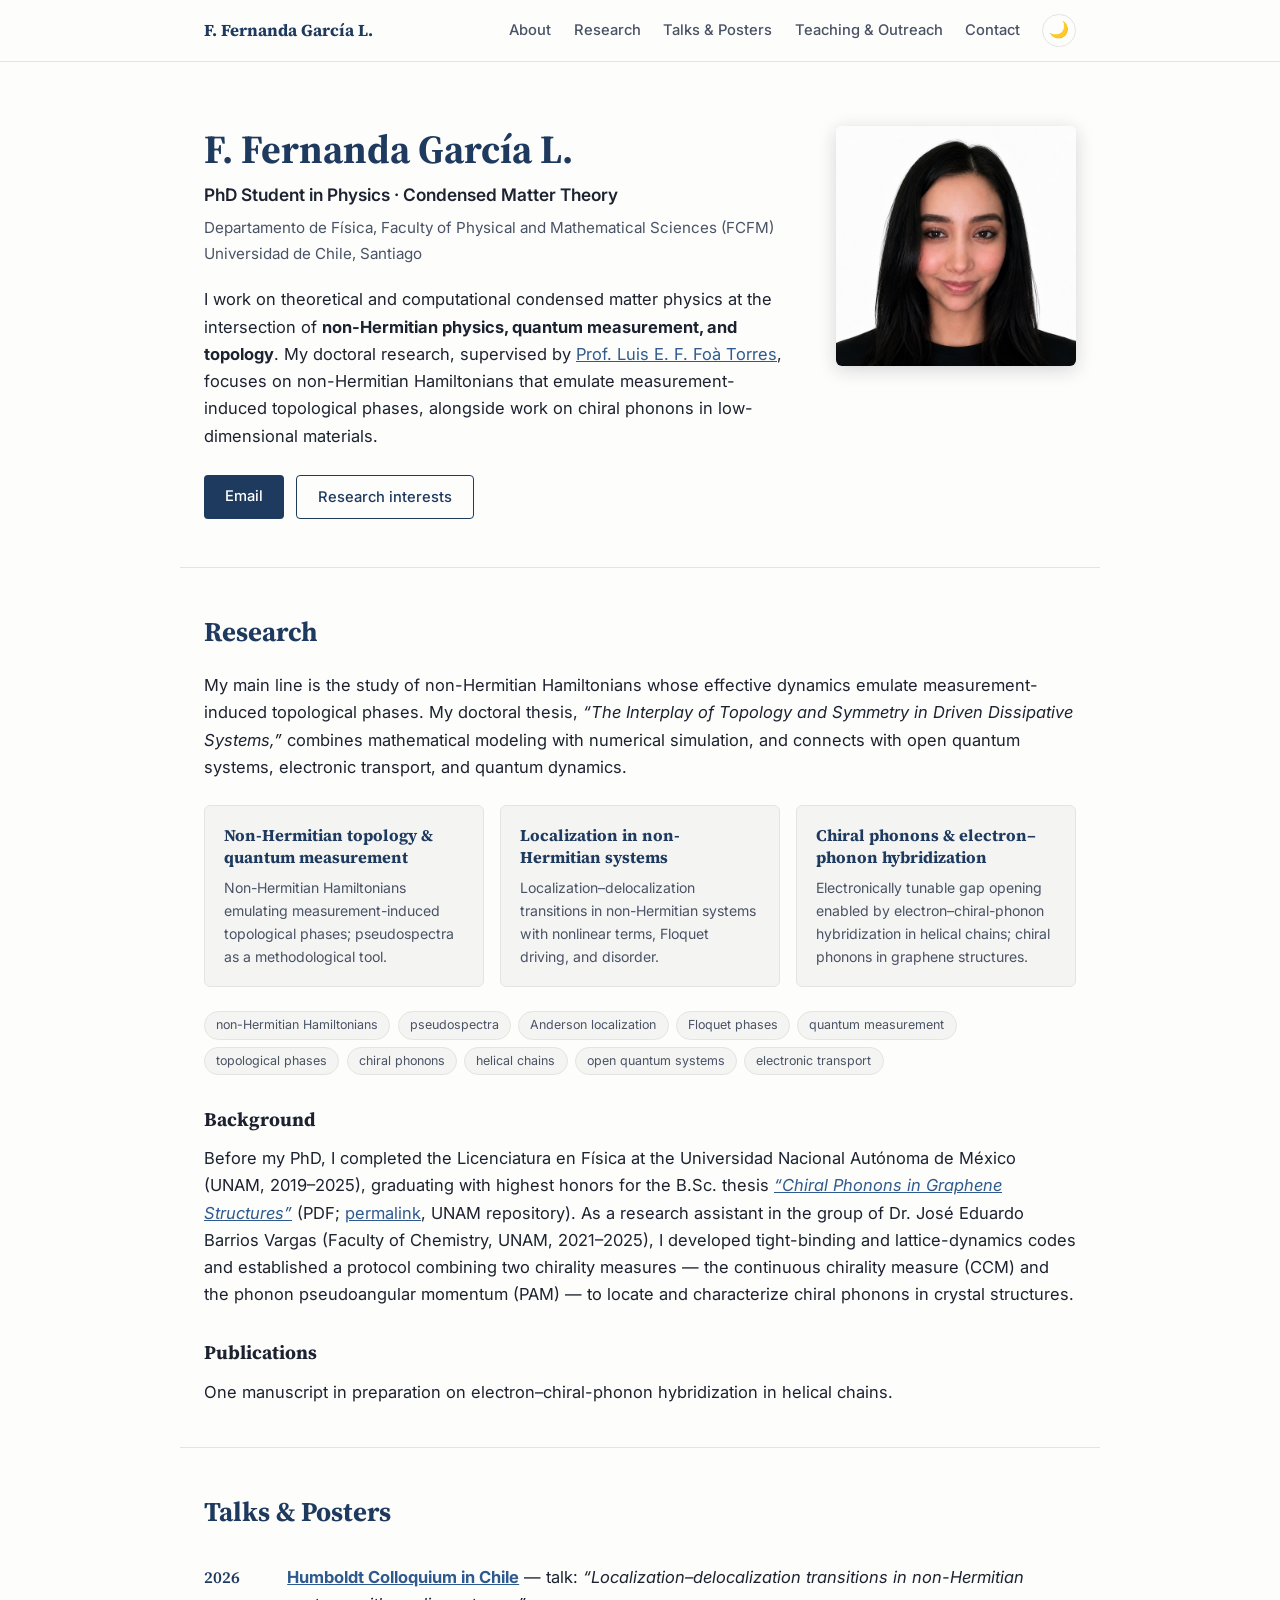
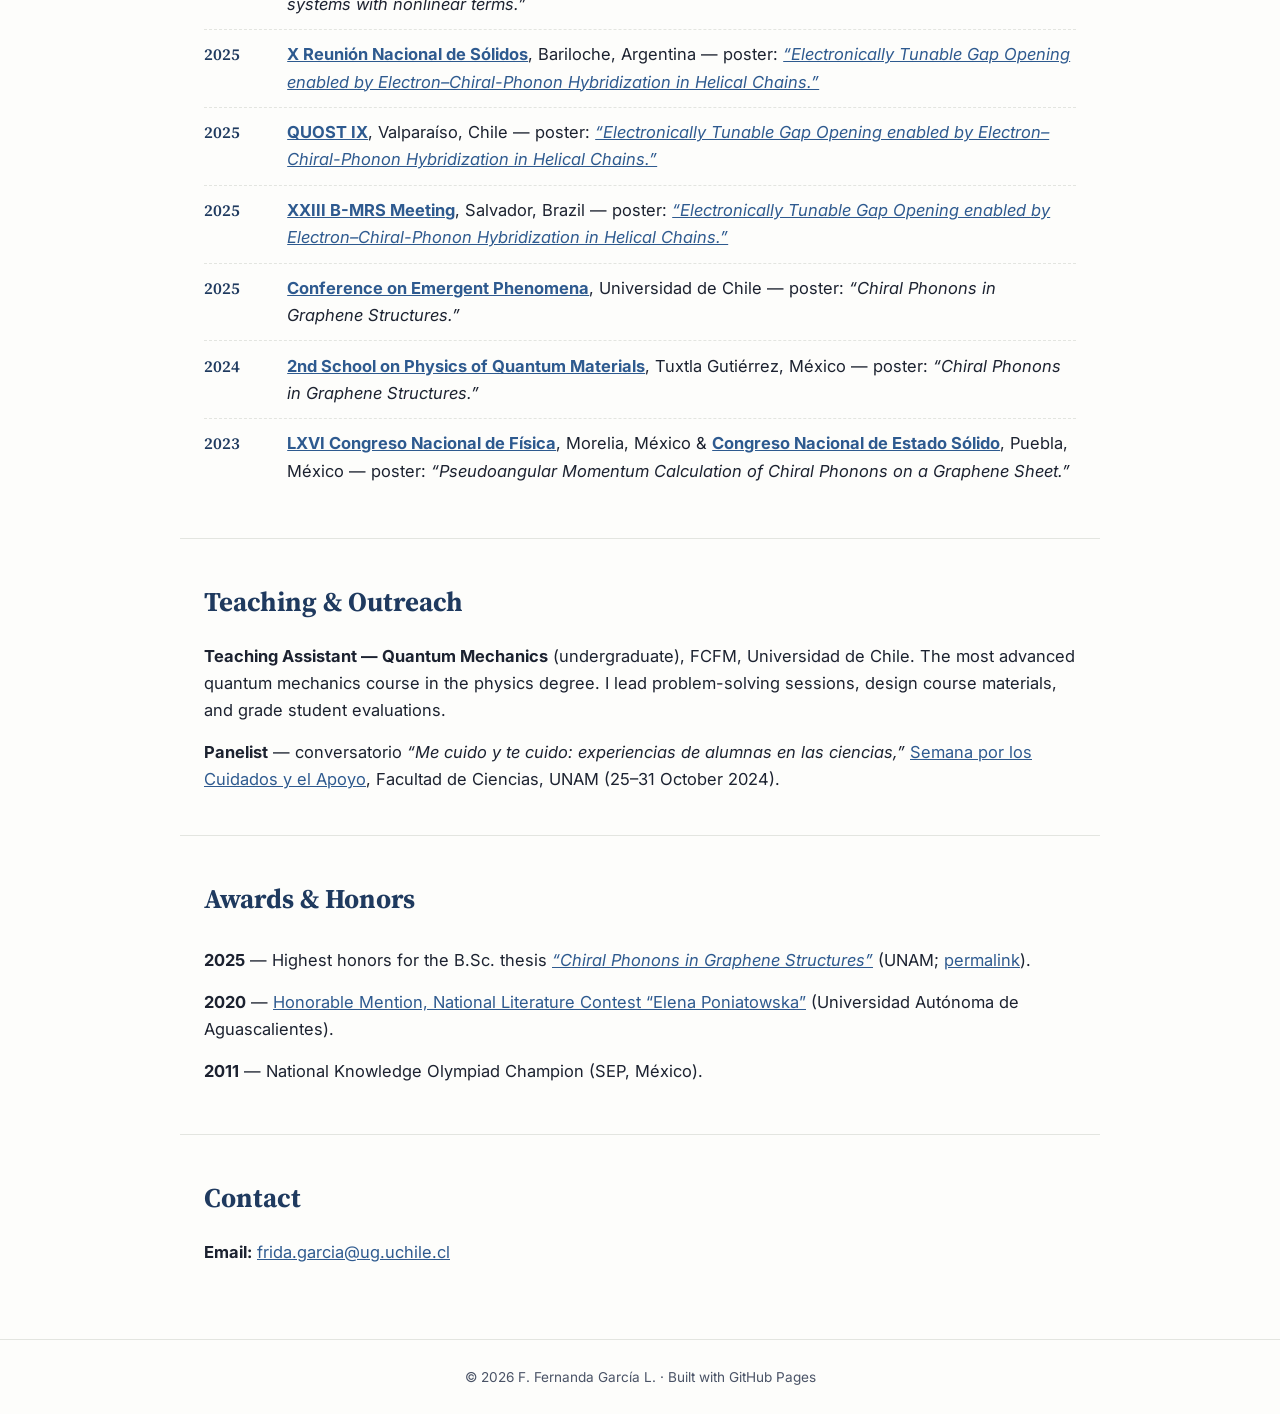
==== commit a6f86d37: "Cite the B.Sc. thesis by its permanent handle, not only the file The thesis was linked only by its D" ====
--- a/index.html
+++ b/index.html
@@ -94,7 +94,8 @@
     <p>
       Before my PhD, I completed the Licenciatura en Física at the Universidad Nacional Autónoma de México
       (UNAM, 2019–2025), graduating with highest honors for the B.Sc. thesis
-      <a href="https://ru.dgb.unam.mx/server/api/core/bitstreams/4cae3372-f06e-434f-9198-bf29f3a42100/content" target="_blank" rel="noopener"><em>“Chiral Phonons in Graphene Structures”</em></a> (PDF, UNAM repository). As a research assistant in the group of
+      <a href="https://ru.dgb.unam.mx/server/api/core/bitstreams/4cae3372-f06e-434f-9198-bf29f3a42100/content" target="_blank" rel="noopener"><em>“Chiral Phonons in Graphene Structures”</em></a>
+      (PDF; <a href="https://hdl.handle.net/20.500.14330/TES01000866549" target="_blank" rel="noopener">permalink</a>, UNAM repository). As a research assistant in the group of
       Dr. José Eduardo Barrios Vargas (Faculty of Chemistry, UNAM, 2021–2025), I developed tight-binding
       and lattice-dynamics codes and established a protocol combining two chirality measures — the
       continuous chirality measure (CCM) and the phonon pseudoangular momentum (PAM) — to locate and
@@ -172,7 +173,7 @@
   <section class="section" id="awards">
     <h2>Awards &amp; Honors</h2>
     <ul class="plain-list">
-      <li><strong>2025</strong> — Highest honors for the B.Sc. thesis <a href="https://ru.dgb.unam.mx/server/api/core/bitstreams/4cae3372-f06e-434f-9198-bf29f3a42100/content" target="_blank" rel="noopener"><em>“Chiral Phonons in Graphene Structures”</em></a> (UNAM).</li>
+      <li><strong>2025</strong> — Highest honors for the B.Sc. thesis <a href="https://ru.dgb.unam.mx/server/api/core/bitstreams/4cae3372-f06e-434f-9198-bf29f3a42100/content" target="_blank" rel="noopener"><em>“Chiral Phonons in Graphene Structures”</em></a> (UNAM; <a href="https://hdl.handle.net/20.500.14330/TES01000866549" target="_blank" rel="noopener">permalink</a>).</li>
       <li><strong>2020</strong> — <a href="https://www.uaa.mx/portal/pdf-entradas/?post_id=24949" target="_blank" rel="noopener">Honorable Mention, National Literature Contest “Elena Poniatowska”</a> (Universidad Autónoma de Aguascalientes).</li>
       <li><strong>2011</strong> — National Knowledge Olympiad Champion (SEP, México).</li>
     </ul>
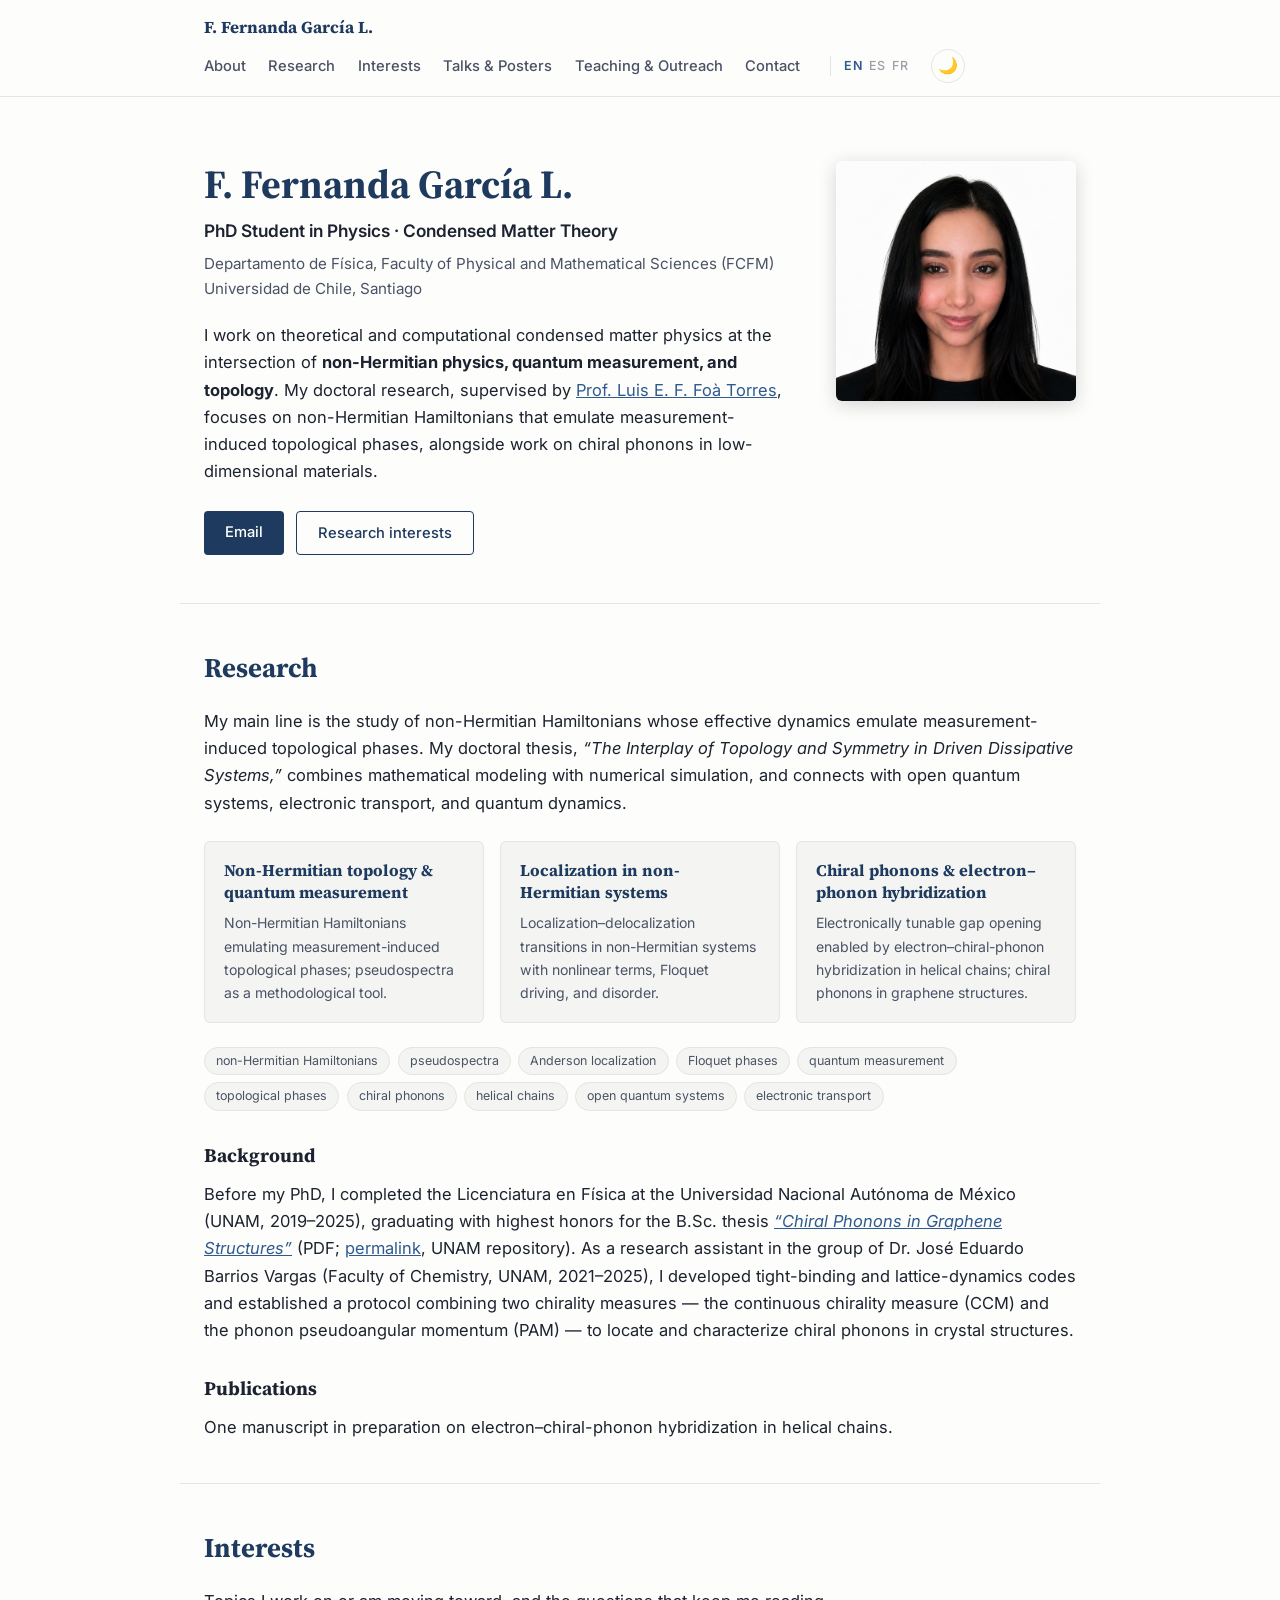
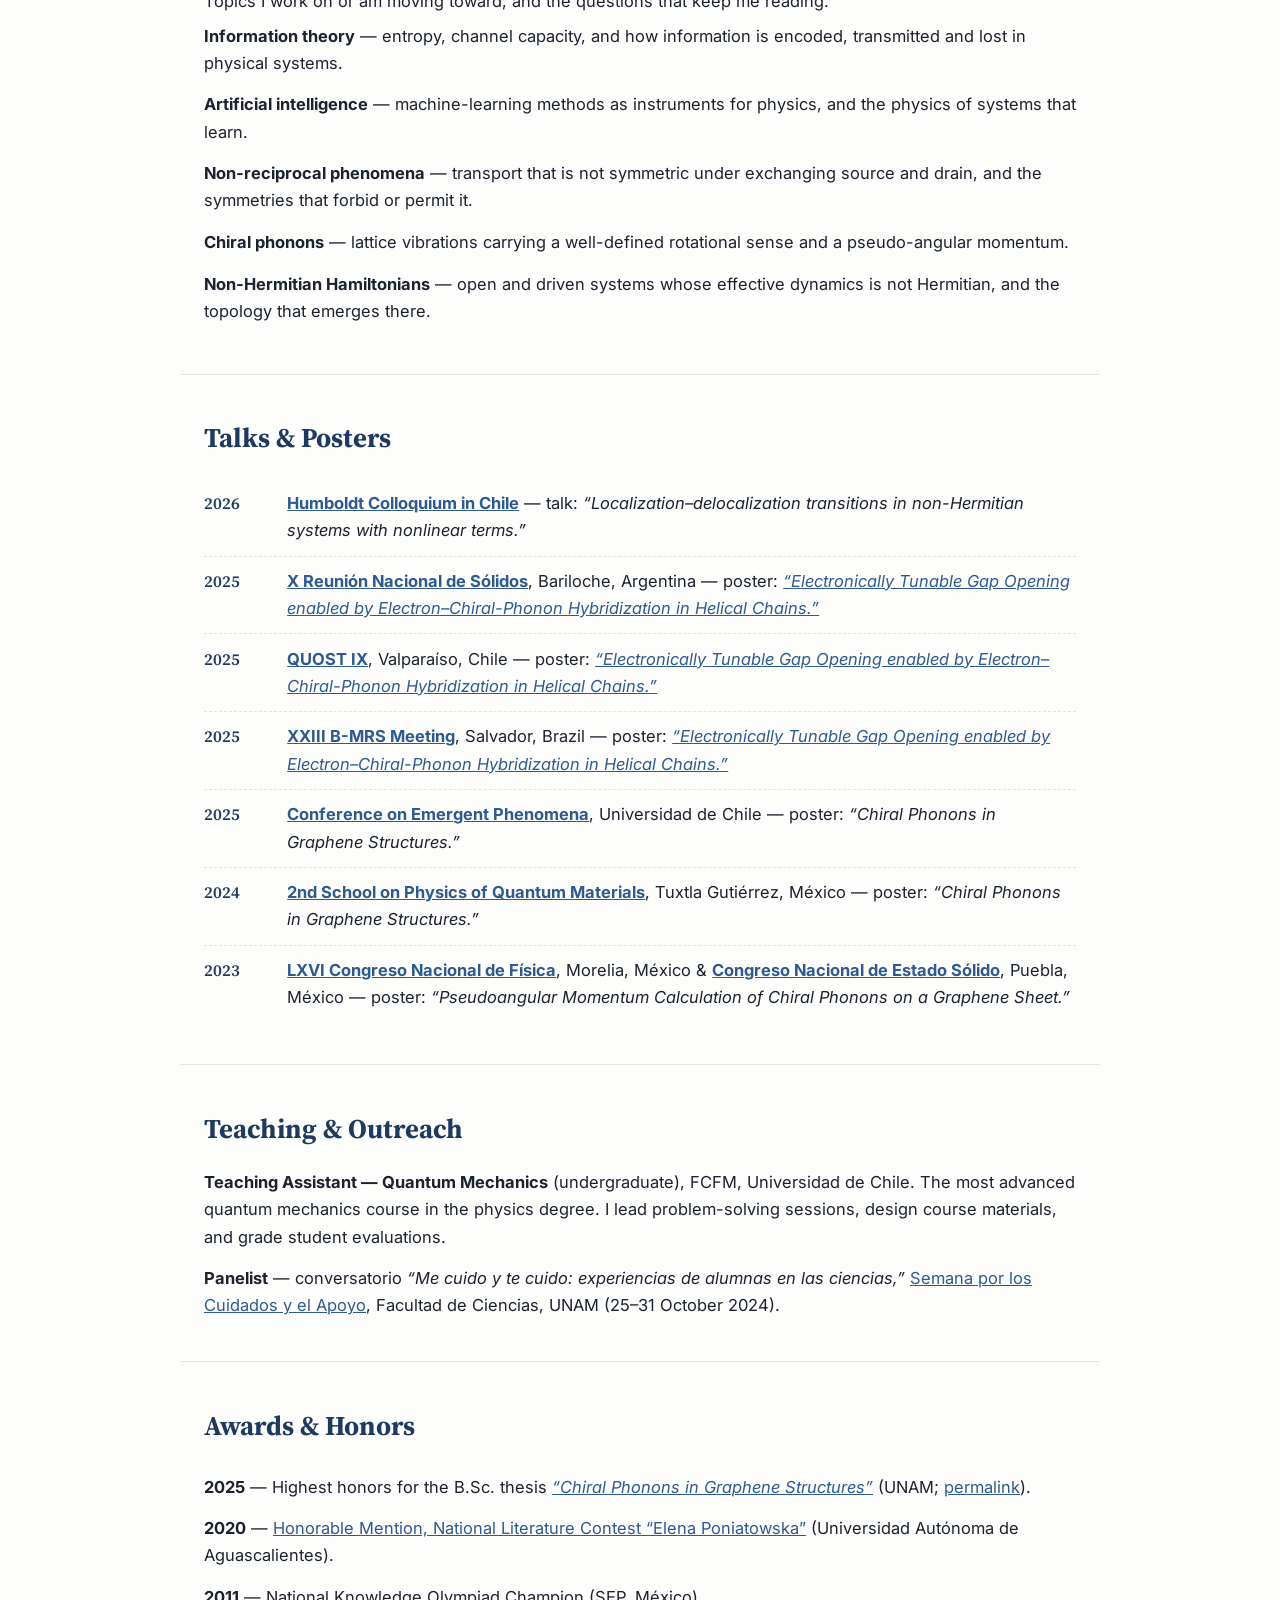
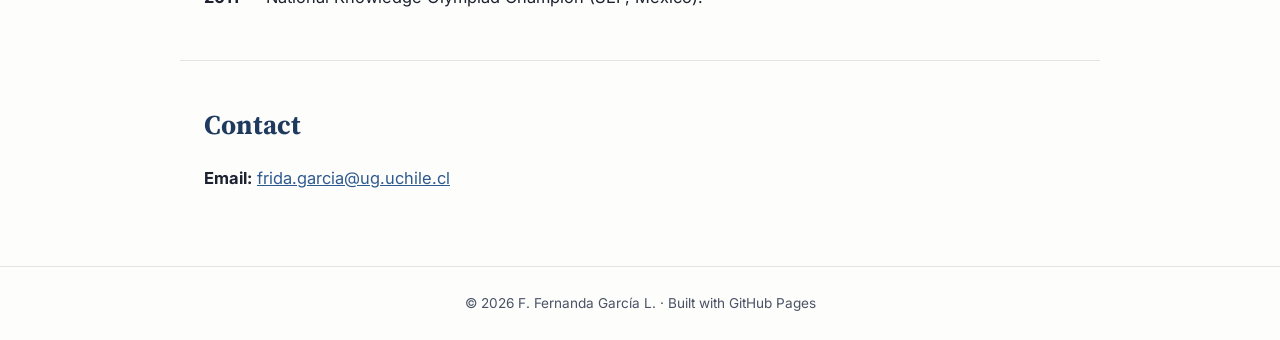
==== commit b089714e: "Add an Interests section and Spanish and French versions of the page Interests lists the five topics" ====
--- a/index.html
+++ b/index.html
@@ -3,13 +3,17 @@
 <head>
   <meta charset="UTF-8">
   <meta name="viewport" content="width=device-width, initial-scale=1.0">
-  <title>F. Fernanda García L. — Condensed Matter Theory</title>
-  <meta name="description" content="F. Fernanda García L. — PhD student in condensed matter theory at Universidad de Chile. Non-Hermitian Hamiltonians, topology, chiral phonons.">
+  <title>F. Fernanda Garc&iacute;a L. &mdash; Condensed Matter Theory</title>
+  <meta name="description" content="F. Fernanda Garcia L. - PhD student in condensed matter theory at Universidad de Chile. Non-Hermitian Hamiltonians, topology, chiral phonons.">
+  <link rel="alternate" hreflang="en" href="https://sauroneuler.github.io/index.html">
+  <link rel="alternate" hreflang="es" href="https://sauroneuler.github.io/index.es.html">
+  <link rel="alternate" hreflang="fr" href="https://sauroneuler.github.io/index.fr.html">
+  <link rel="alternate" hreflang="x-default" href="https://sauroneuler.github.io/index.html">
   <link rel="preconnect" href="https://fonts.googleapis.com">
   <link rel="preconnect" href="https://fonts.gstatic.com" crossorigin>
   <link href="https://fonts.googleapis.com/css2?family=Source+Serif+4:ital,opsz,wght@0,8..60,400;0,8..60,600;0,8..60,700;1,8..60,400&family=Inter:wght@400;500;600&display=swap" rel="stylesheet">
-  <link rel="icon" href="data:image/svg+xml,<svg xmlns=%22http://www.w3.org/2000/svg%22 viewBox=%220 0 100 100%22><text y=%22.9em%22 font-size=%2290%22>⚛️</text></svg>">
-  <link rel="stylesheet" href="styles.css?v=3">
+  <link rel="icon" href="data:image/svg+xml,<svg xmlns=%22http://www.w3.org/2000/svg%22 viewBox=%220 0 100 100%22><text y=%22.9em%22 font-size=%2290%22>&#9883;</text></svg>">
+  <link rel="stylesheet" href="styles.css?v=4">
   <script>
     // Set the theme before first paint to avoid a flash of the wrong mode
     (function () {
@@ -23,19 +27,26 @@
 
 <header class="site-header">
   <nav class="nav">
-    <span class="nav-name">F. Fernanda García L.</span>
+    <span class="nav-name">F. Fernanda Garc&iacute;a L.</span>
     <div class="nav-links">
       <a href="#about">About</a>
       <a href="#research">Research</a>
+      <a href="#interests">Interests</a>
       <a href="#talks">Talks &amp; Posters</a>
       <a href="#teaching">Teaching &amp; Outreach</a>
       <a href="#contact">Contact</a>
-      <button class="theme-toggle" id="theme-toggle" aria-label="Toggle dark mode" title="Toggle dark mode">🌙</button>
+      <span class="lang-switch">
+        <a href="index.html" aria-current="page">EN</a>
+        <a href="index.es.html">ES</a>
+        <a href="index.fr.html">FR</a>
+      </span>
+      <button class="theme-toggle" id="theme-toggle" aria-label="Toggle dark mode" title="Toggle dark mode">&#127769;</button>
     </div>
   </nav>
 </header>
 
 <main>
+
 
   <!-- Hero -->
   <section class="hero" id="about">
@@ -105,6 +116,27 @@
     <p>One manuscript in preparation on electron–chiral-phonon hybridization in helical chains.</p>
   </section>
 
+
+  <!-- Interests -->
+  <section class="section" id="interests">
+    <h2>Interests</h2>
+    <p>
+      Topics I work on or am moving toward, and the questions that keep me reading.
+    </p>
+    <ul class="plain-list">
+      <li><strong>Information theory</strong> &mdash; entropy, channel capacity, and how information is
+          encoded, transmitted and lost in physical systems.</li>
+      <li><strong>Artificial intelligence</strong> &mdash; machine-learning methods as instruments for
+          physics, and the physics of systems that learn.</li>
+      <li><strong>Non-reciprocal phenomena</strong> &mdash; transport that is not symmetric under
+          exchanging source and drain, and the symmetries that forbid or permit it.</li>
+      <li><strong>Chiral phonons</strong> &mdash; lattice vibrations carrying a well-defined rotational
+          sense and a pseudo-angular momentum.</li>
+      <li><strong>Non-Hermitian Hamiltonians</strong> &mdash; open and driven systems whose effective
+          dynamics is not Hermitian, and the topology that emerges there.</li>
+    </ul>
+  </section>
+
   <!-- Talks & Posters -->
   <section class="section" id="talks">
     <h2>Talks &amp; Posters</h2>
@@ -187,17 +219,18 @@
     </p>
   </section>
 
+
 </main>
 
 <footer class="site-footer">
-  <p>© 2026 F. Fernanda García L. · Built with GitHub Pages</p>
+  <p>&copy; 2026 F. Fernanda Garc&iacute;a L. &middot; Built with GitHub Pages</p>
 </footer>
 
 <script>
   (function () {
     var btn = document.getElementById("theme-toggle");
     function syncIcon() {
-      btn.textContent = document.documentElement.getAttribute("data-theme") === "dark" ? "☀️" : "🌙";
+      btn.textContent = document.documentElement.getAttribute("data-theme") === "dark" ? "\u2600\uFE0F" : "\uD83C\uDF19";
     }
     btn.addEventListener("click", function () {
       var next = document.documentElement.getAttribute("data-theme") === "dark" ? "light" : "dark";
--- a/styles.css
+++ b/styles.css
@@ -301,3 +301,21 @@
 
   .cards { grid-template-columns: 1fr; }
 }
+
+/* ---------- Selector de idioma ---------- */
+.lang-switch {
+  display: inline-flex;
+  gap: 0.4rem;
+  margin-left: 0.5rem;
+  padding-left: 0.8rem;
+  border-left: 1px solid var(--rule, rgba(128,128,128,0.35));
+  font-size: 0.78rem;
+  letter-spacing: 0.05em;
+}
+.lang-switch a { font-size: 0.78rem; opacity: 0.55; }
+.lang-switch a:hover { opacity: 0.9; }
+.lang-switch a[aria-current="page"] {
+  opacity: 1;
+  font-weight: 600;
+  color: var(--accent-light);
+}
